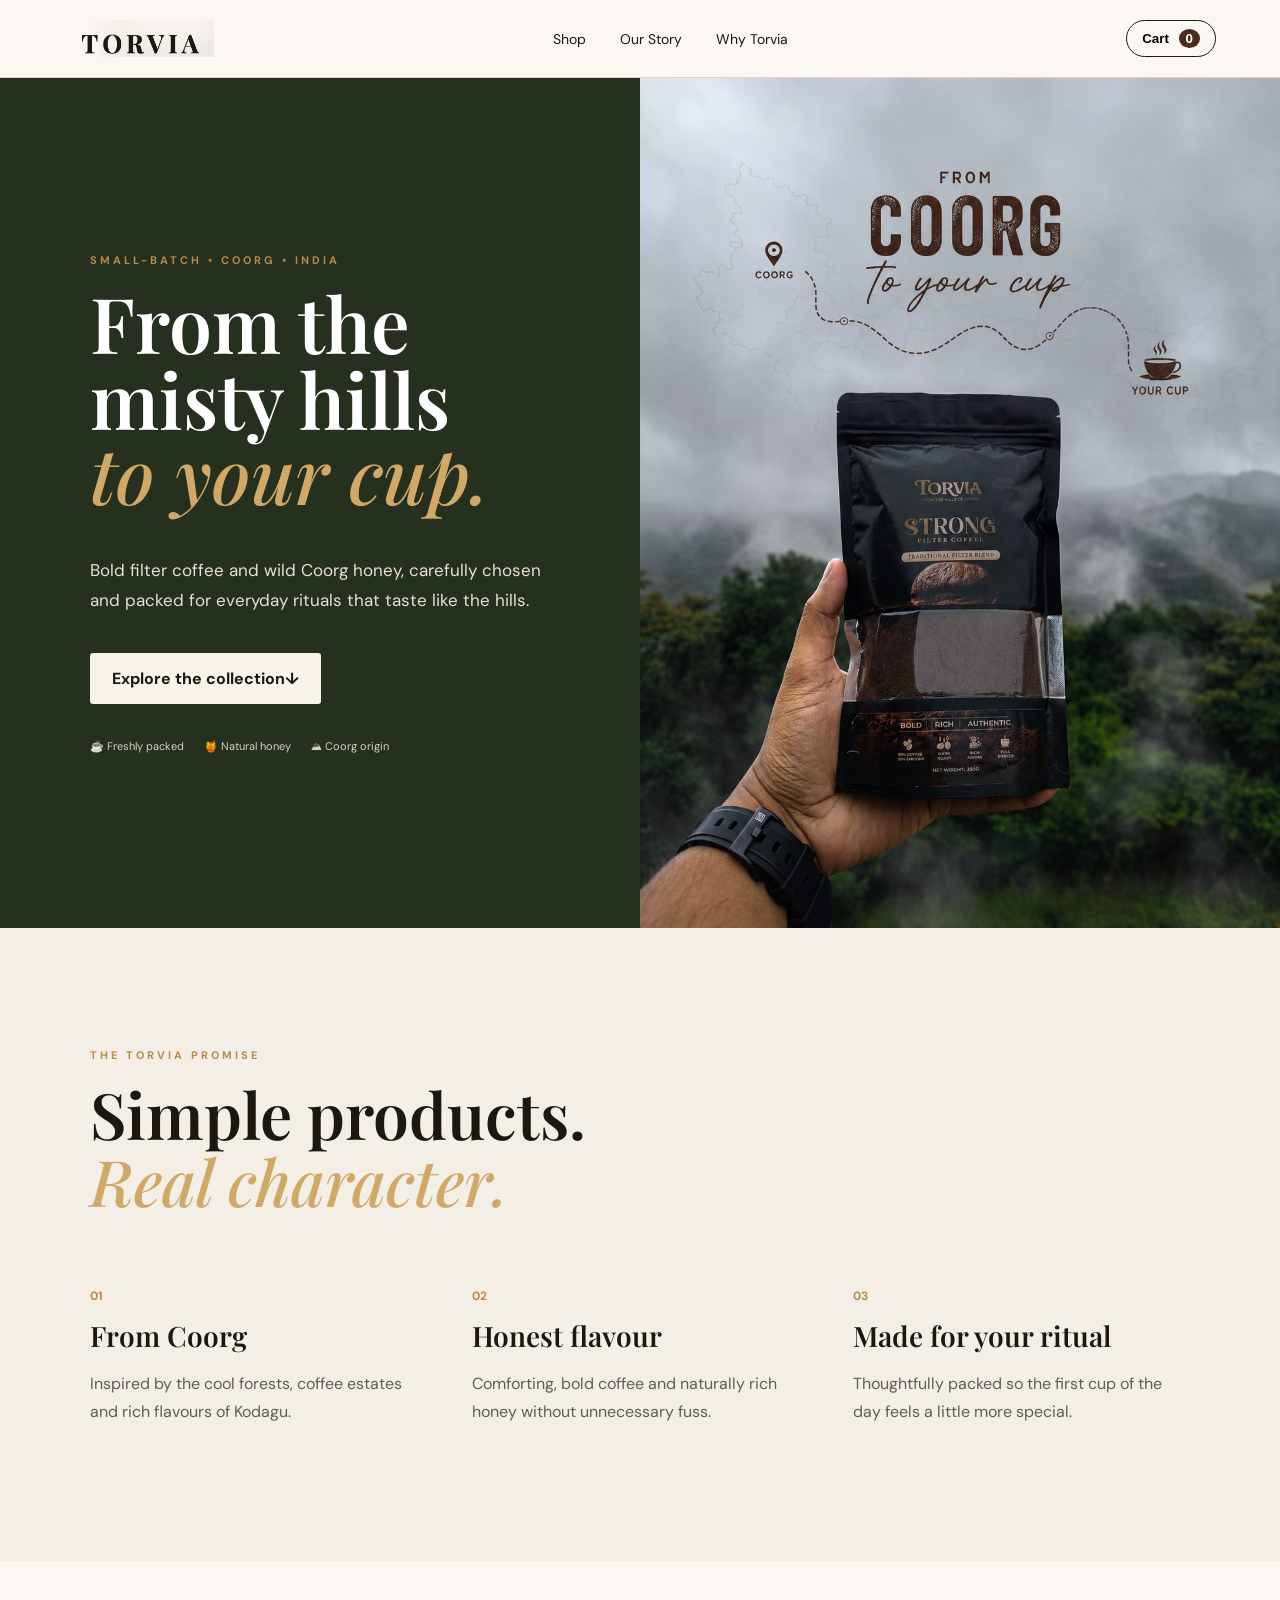
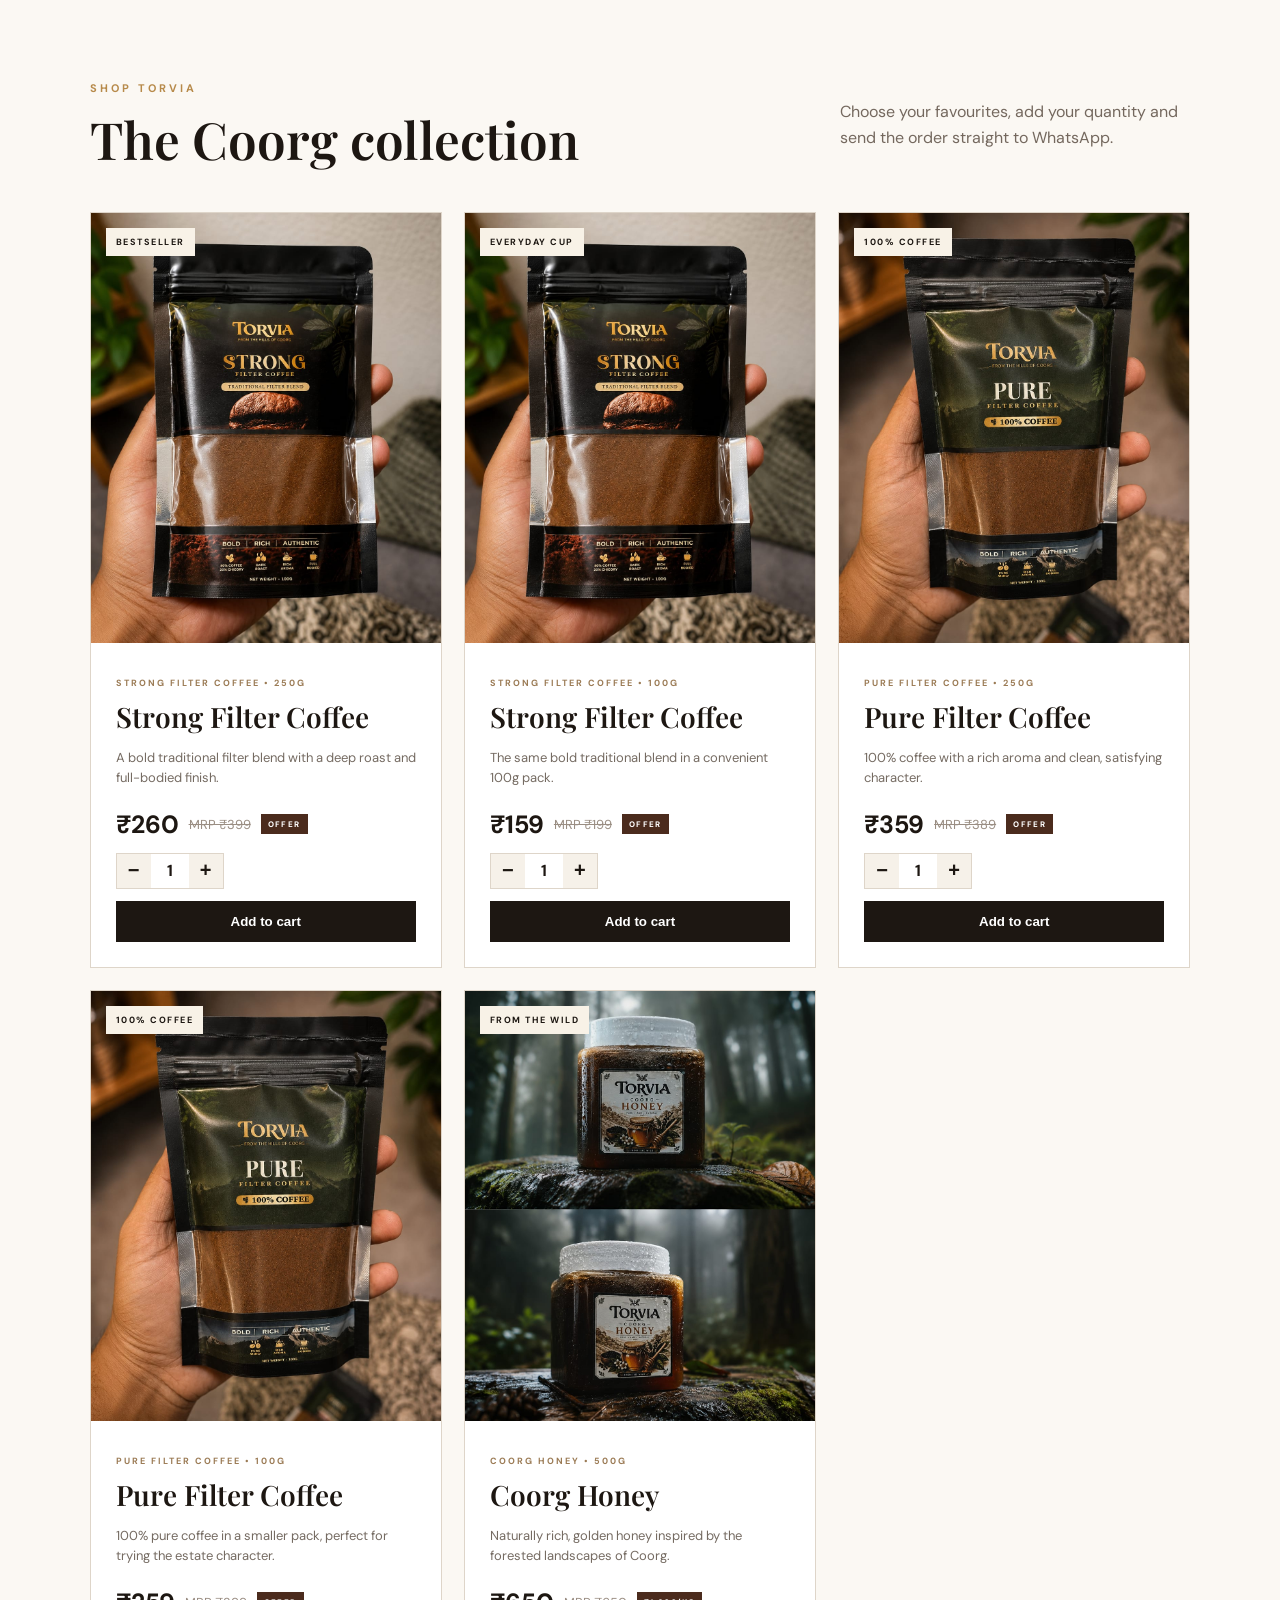
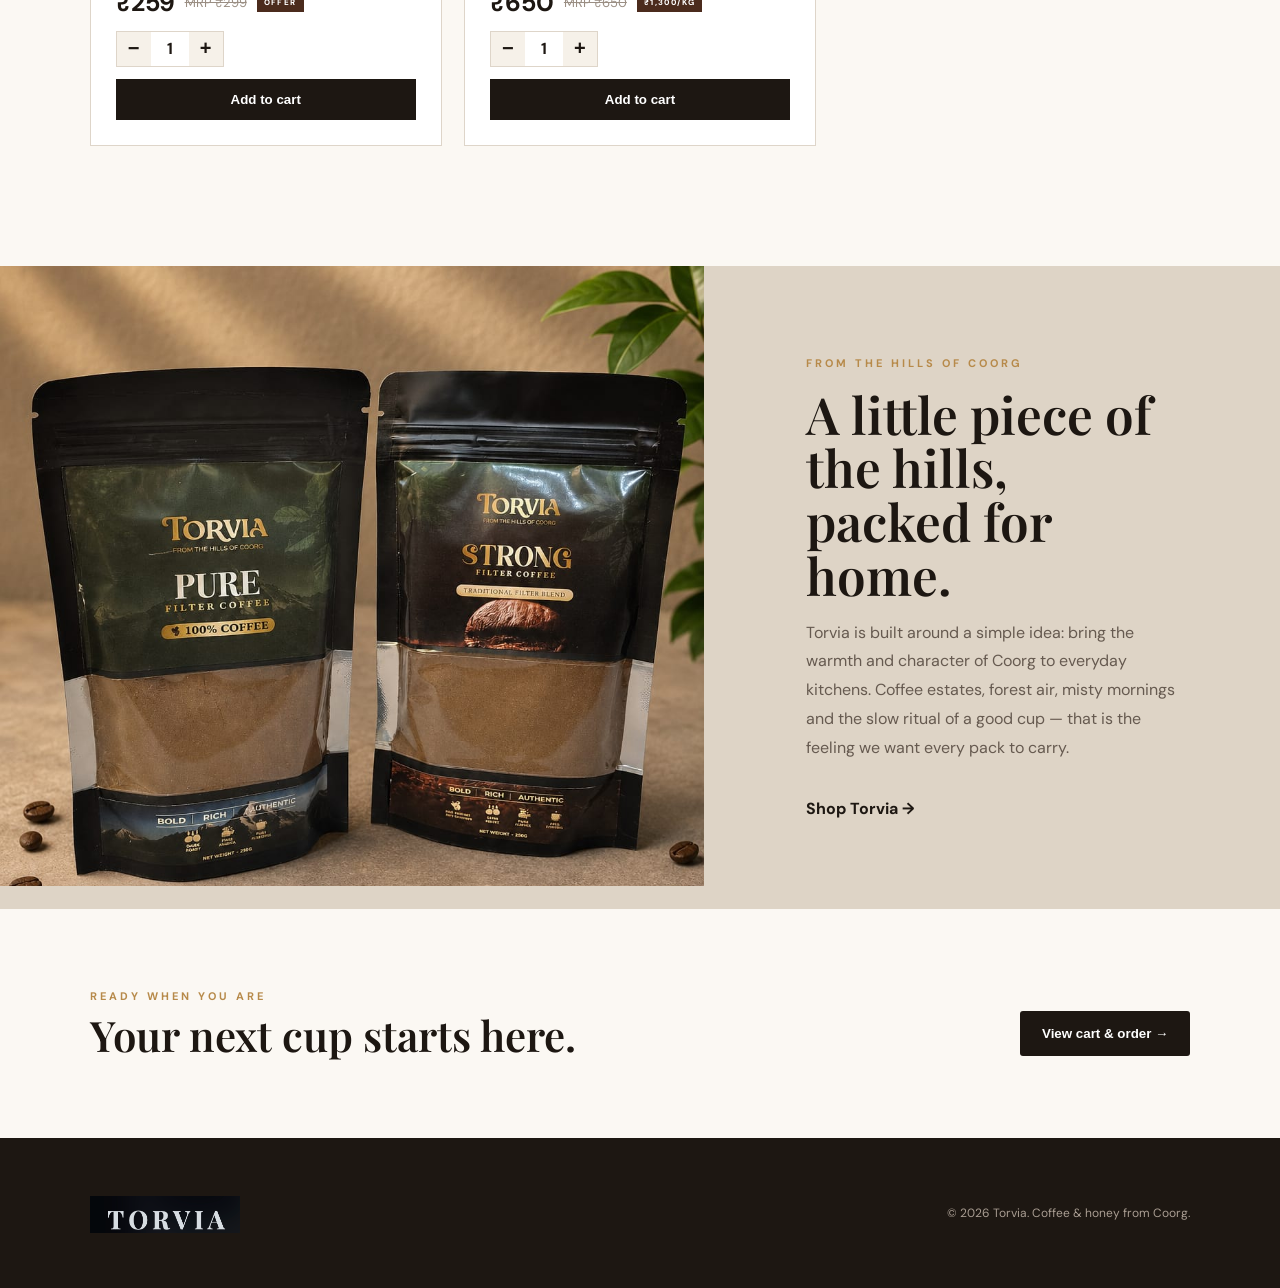
==== torvia_premium_fixed_pricing/index.html @ fa9bcd38 "Add files via upload" ====
<!doctype html><html lang="en"><head><meta charset="utf-8"><meta name="viewport" content="width=device-width,initial-scale=1"><title>TORVIA — From the Hills of Coorg</title><link rel="preconnect" href="https://fonts.googleapis.com"><link rel="preconnect" href="https://fonts.gstatic.com" crossorigin><link href="https://fonts.googleapis.com/css2?family=DM+Sans:wght@400;500;600;700&family=Playfair+Display:wght@500;600;700&display=swap" rel="stylesheet"><link rel="stylesheet" href="style.css"></head><body>
<header class="nav"><a class="brand" href="#top" aria-label="Torvia home"><img src="assets/torvia-logo.png" alt="Torvia"></a><nav><a href="#shop">Shop</a><a href="#story">Our Story</a><a href="#why">Why Torvia</a></nav><button class="cart-btn" id="openCart">Cart <b id="cartCount">0</b></button></header>
<main id="top">
<section class="hero"><div class="hero-copy"><p class="eyebrow">SMALL-BATCH • COORG • INDIA</p><h1>From the misty hills<br><em>to your cup.</em></h1><p class="lead">Bold filter coffee and wild Coorg honey, carefully chosen and packed for everyday rituals that taste like the hills.</p><a class="btn light" href="#shop">Explore the collection <span>↓</span></a><div class="hero-notes"><span>☕ Freshly packed</span><span>🍯 Natural honey</span><span>⛰ Coorg origin</span></div></div><div class="hero-image"><img src="assets/torvia-coorg-hero.jpg" alt="Torvia Strong Filter Coffee in the hills of Coorg"></div></section>
<section class="intro" id="why"><p class="eyebrow">THE TORVIA PROMISE</p><h2>Simple products.<br><em>Real character.</em></h2><div class="promise-grid"><div><strong>01</strong><h3>From Coorg</h3><p>Inspired by the cool forests, coffee estates and rich flavours of Kodagu.</p></div><div><strong>02</strong><h3>Honest flavour</h3><p>Comforting, bold coffee and naturally rich honey without unnecessary fuss.</p></div><div><strong>03</strong><h3>Made for your ritual</h3><p>Thoughtfully packed so the first cup of the day feels a little more special.</p></div></div></section>
<section class="shop" id="shop"><div class="section-head"><div><p class="eyebrow">SHOP TORVIA</p><h2>The Coorg collection</h2></div><p>Choose your favourites, add your quantity and send the order straight to WhatsApp.</p></div><div class="products">
<article class="product"><div class="product-img"><img src="assets/torvia-strong.jpg" alt="Torvia Strong Filter Coffee 250g"><span>BESTSELLER</span></div><div class="product-info"><p class="type">STRONG FILTER COFFEE • 250G</p><h3>Strong Filter Coffee</h3><p class="desc">A bold traditional filter blend with a deep roast and full-bodied finish.</p><div class="price"><strong>₹260</strong><span class="mrp">MRP ₹399</span><span class="offer">OFFER</span></div><div class="buy"><div class="product-qty"><button type="button" data-minus="strong250">−</button><span id="qty-strong250">1</span><button type="button" data-plus="strong250">+</button></div><button data-add data-id="strong250" data-name="Torvia Strong Filter Coffee — 250g" data-price="260" data-mrp="399">Add to cart</button></div></div></article>

<article class="product"><div class="product-img"><img src="assets/torvia-strong.jpg" alt="Torvia Strong Filter Coffee 100g"><span>EVERYDAY CUP</span></div><div class="product-info"><p class="type">STRONG FILTER COFFEE • 100G</p><h3>Strong Filter Coffee</h3><p class="desc">The same bold traditional blend in a convenient 100g pack.</p><div class="price"><strong>₹159</strong><span class="mrp">MRP ₹199</span><span class="offer">OFFER</span></div><div class="buy"><div class="product-qty"><button type="button" data-minus="strong100">−</button><span id="qty-strong100">1</span><button type="button" data-plus="strong100">+</button></div><button data-add data-id="strong100" data-name="Torvia Strong Filter Coffee — 100g" data-price="159" data-mrp="199">Add to cart</button></div></div></article>

<article class="product"><div class="product-img"><img src="assets/torvia-pure.jpg" alt="Torvia Pure Filter Coffee 250g"><span>100% COFFEE</span></div><div class="product-info"><p class="type">PURE FILTER COFFEE • 250G</p><h3>Pure Filter Coffee</h3><p class="desc">100% coffee with a rich aroma and clean, satisfying character.</p><div class="price"><strong>₹359</strong><span class="mrp">MRP ₹389</span><span class="offer">OFFER</span></div><div class="buy"><div class="product-qty"><button type="button" data-minus="pure250">−</button><span id="qty-pure250">1</span><button type="button" data-plus="pure250">+</button></div><button data-add data-id="pure250" data-name="Torvia Pure Filter Coffee — 250g" data-price="359" data-mrp="389">Add to cart</button></div></div></article>

<article class="product"><div class="product-img"><img src="assets/torvia-pure.jpg" alt="Torvia Pure Filter Coffee 100g"><span>100% COFFEE</span></div><div class="product-info"><p class="type">PURE FILTER COFFEE • 100G</p><h3>Pure Filter Coffee</h3><p class="desc">100% pure coffee in a smaller pack, perfect for trying the estate character.</p><div class="price"><strong>₹259</strong><span class="mrp">MRP ₹299</span><span class="offer">OFFER</span></div><div class="buy"><div class="product-qty"><button type="button" data-minus="pure100">−</button><span id="qty-pure100">1</span><button type="button" data-plus="pure100">+</button></div><button data-add data-id="pure100" data-name="Torvia Pure Filter Coffee — 100g" data-price="259" data-mrp="299">Add to cart</button></div></div></article>

<article class="product"><div class="product-img"><img src="assets/torvia-honey.jpg" alt="Torvia Coorg Honey 500g"><span>FROM THE WILD</span></div><div class="product-info"><p class="type">COORG HONEY • 500G</p><h3>Coorg Honey</h3><p class="desc">Naturally rich, golden honey inspired by the forested landscapes of Coorg.</p><div class="price"><strong>₹650</strong><span class="mrp">MRP ₹650</span><span class="offer">₹1,300/KG</span></div><div class="buy"><div class="product-qty"><button type="button" data-minus="honey500">−</button><span id="qty-honey500">1</span><button type="button" data-plus="honey500">+</button></div><button data-add data-id="honey500" data-name="Torvia Coorg Honey — 500g" data-price="650" data-mrp="650">Add to cart</button></div></div></article>
</div></section>
<section class="story" id="story"><div class="story-image"><img src="assets/torvia-coffee-duo.jpg" alt="Torvia coffee collection"></div><div class="story-copy"><p class="eyebrow">FROM THE HILLS OF COORG</p><h2>A little piece of the hills, packed for home.</h2><p>Torvia is built around a simple idea: bring the warmth and character of Coorg to everyday kitchens. Coffee estates, forest air, misty mornings and the slow ritual of a good cup — that is the feeling we want every pack to carry.</p><a href="#shop" class="text-link">Shop Torvia →</a></div></section>
<section class="order-strip"><div><p class="eyebrow">READY WHEN YOU ARE</p><h2>Your next cup starts here.</h2></div><button class="btn dark" id="openCart2">View cart & order →</button></section>
</main>
<footer><div class="brand"><img src="assets/torvia-logo.png" alt="Torvia"></div><p>© 2026 Torvia. Coffee & honey from Coorg.</p></footer>
<div class="overlay" id="overlay"></div><aside class="cart" id="cart"><div class="cart-head"><div><p class="eyebrow">YOUR ORDER</p><h2>Cart</h2></div><button id="closeCart">×</button></div><div class="cart-items" id="cartItems"><div class="empty">Your cart is waiting for something from Coorg.</div></div><div class="checkout"><div class="total"><span>Offer Total</span><strong id="cartTotal">₹0</strong></div><div class="saving" id="cartSaving"></div><div class="fields"><input id="customerName" placeholder="Full name"><input id="phone" placeholder="Mobile number" inputmode="numeric"><textarea id="address" placeholder="Full delivery address"></textarea><div class="two"><input id="city" placeholder="City"><input id="pincode" placeholder="PIN code" inputmode="numeric"></div><textarea id="notes" placeholder="Order notes (optional)"></textarea></div><button class="whatsapp" id="whatsapp">Send order on WhatsApp <span>↗</span></button><small class="fine">You will review the order with Torvia on WhatsApp before payment.</small></div></aside>
<script src="script.js"></script></body></html>
---- torvia_premium_fixed_pricing/style.css ----
:root{--ink:#1d1712;--brown:#4b2b1d;--gold:#b78a4a;--cream:#f3eee6;--paper:#fbf8f3;--line:#ded5c9}*{box-sizing:border-box}html{scroll-behavior:smooth}body{margin:0;background:var(--paper);color:var(--ink);font-family:'DM Sans',sans-serif}.nav{height:78px;padding:0 5vw;display:flex;align-items:center;justify-content:space-between;border-bottom:1px solid var(--line);background:rgba(251,248,243,.92);backdrop-filter:blur(14px);position:sticky;top:0;z-index:20}.brand{color:var(--ink);text-decoration:none;display:flex;flex-direction:column;line-height:1}.brand span{font-family:'Playfair Display',serif;font-weight:700;font-size:25px;letter-spacing:4px}.brand small{font-size:8px;letter-spacing:2px;margin-top:6px;color:#75675c}.nav nav{display:flex;gap:34px}.nav nav a{color:var(--ink);text-decoration:none;font-size:14px}.cart-btn{border:1px solid var(--ink);background:transparent;border-radius:99px;padding:10px 15px;font-weight:600}.cart-btn b{background:var(--brown);color:white;border-radius:50%;padding:2px 7px;margin-left:6px}.hero{min-height:690px;background:#26301e;display:grid;grid-template-columns:1fr 1fr;color:#fff}.hero-copy{padding:90px 7vw;display:flex;flex-direction:column;justify-content:center}.eyebrow{font-size:11px;letter-spacing:3px;font-weight:700;color:var(--gold);margin:0 0 18px}.hero h1{font:600 clamp(50px,6vw,88px)/.98 'Playfair Display',serif;margin:0 0 28px}.hero h1 em,.intro h2 em{font-weight:500;color:#d2a866}.lead{max-width:550px;font-size:17px;line-height:1.75;color:#e7e0d7}.btn{display:inline-flex;align-items:center;justify-content:space-between;width:max-content;text-decoration:none;padding:15px 22px;border-radius:3px;font-weight:700;margin-top:20px}.light{background:#f7f2ea;color:var(--ink)}.dark{background:var(--ink);color:white;border:0}.hero-notes{display:flex;gap:20px;margin-top:35px;font-size:11px;color:#d8d0c5;flex-wrap:wrap}.hero-image{min-height:690px}.hero-image img{width:100%;height:100%;object-fit:cover;display:block}.intro{padding:120px 7vw;background:var(--cream)}.intro h2{font:600 clamp(40px,5vw,70px)/1.05 'Playfair Display',serif;margin:0 0 70px}.promise-grid{display:grid;grid-template-columns:repeat(3,1fr);gap:45px}.promise-grid strong{font-size:12px;color:var(--gold)}.promise-grid h3{font:600 28px 'Playfair Display',serif;margin:12px 0}.promise-grid p{color:#665b52;line-height:1.7;max-width:330px}.shop{padding:120px 7vw}.section-head{display:flex;justify-content:space-between;align-items:end;margin-bottom:45px}.section-head h2,.story h2,.order-strip h2{font:600 clamp(40px,4vw,60px)/1.05 'Playfair Display',serif;margin:0}.section-head>p{max-width:350px;color:#74685e;line-height:1.6}.products{display:grid;grid-template-columns:repeat(3,1fr);gap:22px}.product{background:#fff;border:1px solid var(--line)}.product-img{height:430px;position:relative;overflow:hidden;background:#e9e1d5}.product-img img{width:100%;height:100%;object-fit:cover;transition:.5s}.product:hover .product-img img{transform:scale(1.04)}.product-img span{position:absolute;left:15px;top:15px;background:#f8f2e7;padding:8px 10px;font-size:9px;letter-spacing:1.5px;font-weight:700}.product-info{padding:25px}.type{font-size:9px;letter-spacing:2px;color:#9b7b55;font-weight:700}.product h3{font:600 28px 'Playfair Display',serif;margin:8px 0}.desc{font-size:13px;color:#756b62;line-height:1.6;min-height:42px}.buy{display:flex;align-items:center;justify-content:space-between;margin-top:24px}.buy strong{font-size:20px}.buy button{background:var(--ink);color:white;border:0;padding:11px 15px;font-weight:600;cursor:pointer}.story{background:#ded4c6;display:grid;grid-template-columns:1.1fr .9fr}.story-image{height:620px}.story-image img{width:100%;height:100%;object-fit:cover}.story-copy{padding:90px 8vw;display:flex;flex-direction:column;justify-content:center}.story-copy p:not(.eyebrow){color:#665a50;line-height:1.8}.text-link{color:var(--ink);font-weight:700;text-decoration:none;margin-top:20px}.order-strip{padding:80px 7vw;display:flex;justify-content:space-between;align-items:center}.order-strip h2{font-size:42px}.order-strip .btn{cursor:pointer}.order-strip .eyebrow{margin-bottom:10px}footer{background:var(--ink);color:#d9d0c7;padding:55px 7vw;display:flex;justify-content:space-between;align-items:end}footer .brand span{color:white}footer p{font-size:12px;color:#a99d92}.overlay{position:fixed;inset:0;background:rgba(20,15,11,.45);opacity:0;pointer-events:none;transition:.3s;z-index:30}.overlay.show{opacity:1;pointer-events:auto}.cart{position:fixed;right:0;top:0;width:min(470px,100%);height:100vh;background:var(--paper);z-index:31;transform:translateX(100%);transition:.35s;display:flex;flex-direction:column}.cart.show{transform:translateX(0)}.cart-head{padding:30px;border-bottom:1px solid var(--line);display:flex;justify-content:space-between}.cart-head h2{font:600 36px 'Playfair Display',serif;margin:0}.cart-head button{border:0;background:none;font-size:30px;cursor:pointer}.cart-items{padding:25px 30px;overflow:auto;flex:1}.empty{color:#8b7e72;padding:35px 0;text-align:center}.cart-row{display:grid;grid-template-columns:70px 1fr auto;gap:14px;align-items:center;border-bottom:1px solid var(--line);padding:15px 0}.cart-row img{width:70px;height:75px;object-fit:cover}.cart-row h4{margin:0 0 5px;font:600 18px 'Playfair Display',serif}.qty{display:flex;align-items:center;gap:8px}.qty button{border:1px solid var(--line);background:white;width:25px;height:25px}.checkout{padding:25px 30px;border-top:1px solid var(--line)}.total{display:flex;justify-content:space-between;font-size:20px;margin-bottom:18px}.fields{display:grid;gap:9px}.fields input,.fields textarea{width:100%;padding:12px;border:1px solid var(--line);background:white;font:14px 'DM Sans';border-radius:2px}.fields textarea{min-height:70px;resize:vertical}.two{display:grid;grid-template-columns:1fr 1fr;gap:9px}.whatsapp{width:100%;border:0;background:#1f6b43;color:#fff;padding:15px;font-weight:700;margin-top:12px;cursor:pointer}.fine{display:block;color:#8b7e72;font-size:10px;line-height:1.5;margin-top:9px}@media(max-width:850px){.nav nav{display:none}.hero,.story{grid-template-columns:1fr}.hero-image{min-height:520px;order:-1}.hero-copy{padding:65px 7vw}.promise-grid,.products{grid-template-columns:1fr}.section-head{display:block}.product-img{height:460px}.story-image{height:460px}.order-strip,footer{display:block}.order-strip .btn{margin-top:25px}footer p{margin-top:30px}}

/* Torvia logo + product quantity controls */
.brand img{display:block;width:150px;height:auto;object-fit:contain}
footer .brand img{filter:invert(1);opacity:.95}
.product-info .buy{display:flex;flex-direction:column;align-items:stretch;gap:12px}
.product-actions{display:flex;align-items:center;justify-content:space-between}
.product-qty{display:flex;align-items:center;border:1px solid var(--line);background:#fff}
.product-qty button{width:34px;height:34px;padding:0!important;border:0!important;background:#f6f1e9!important;color:var(--ink)!important;font-size:20px;cursor:pointer}
.product-qty span{width:38px;text-align:center;font-weight:700}
.product-info .buy > button{width:100%;padding:13px 15px}
@media(max-width:800px){
 .nav{height:70px;padding:0 20px}.brand img{width:125px}.nav nav{display:none}
 .hero{grid-template-columns:1fr}.hero-copy{padding:70px 24px}.hero-image{min-height:460px}
 .promise-grid,.products{grid-template-columns:1fr}.intro,.shop{padding:80px 24px}.section-head{display:block}
 .section-head>p{margin-top:18px}.story{grid-template-columns:1fr}.story-image{height:430px}.story-copy{padding:65px 24px}
 .order-strip{padding:60px 24px;display:block}.order-strip .btn{margin-top:25px}
 footer{padding:45px 24px;display:block}.cart{width:100%}
}

/* Premium pricing + offer treatment */
.price{display:flex;align-items:center;gap:10px;margin-top:18px;min-height:30px}
.price strong{font-size:24px;color:var(--ink)}
.price .mrp{text-decoration:line-through;color:#9a8e83;font-size:13px}
.price .offer{font-size:8px;letter-spacing:1.4px;font-weight:800;color:#fff;background:var(--brown);padding:5px 7px}
.product-info .buy{margin-top:12px}
.product-info .buy .product-qty{align-self:flex-start}
@media(min-width:851px){.products{grid-template-columns:repeat(3,1fr)}}
.cart-price-line{display:flex;align-items:center;gap:8px;margin:2px 0 7px;font-size:12px}.cart-price-line s{color:#9a8e83}.checkout .saving{color:#1f6b43;font-size:12px;margin-top:-10px;margin-bottom:12px;font-weight:700}.price strong{font-size:25px}.price .mrp{font-size:13px}.price .offer{font-size:8px;white-space:nowrap}
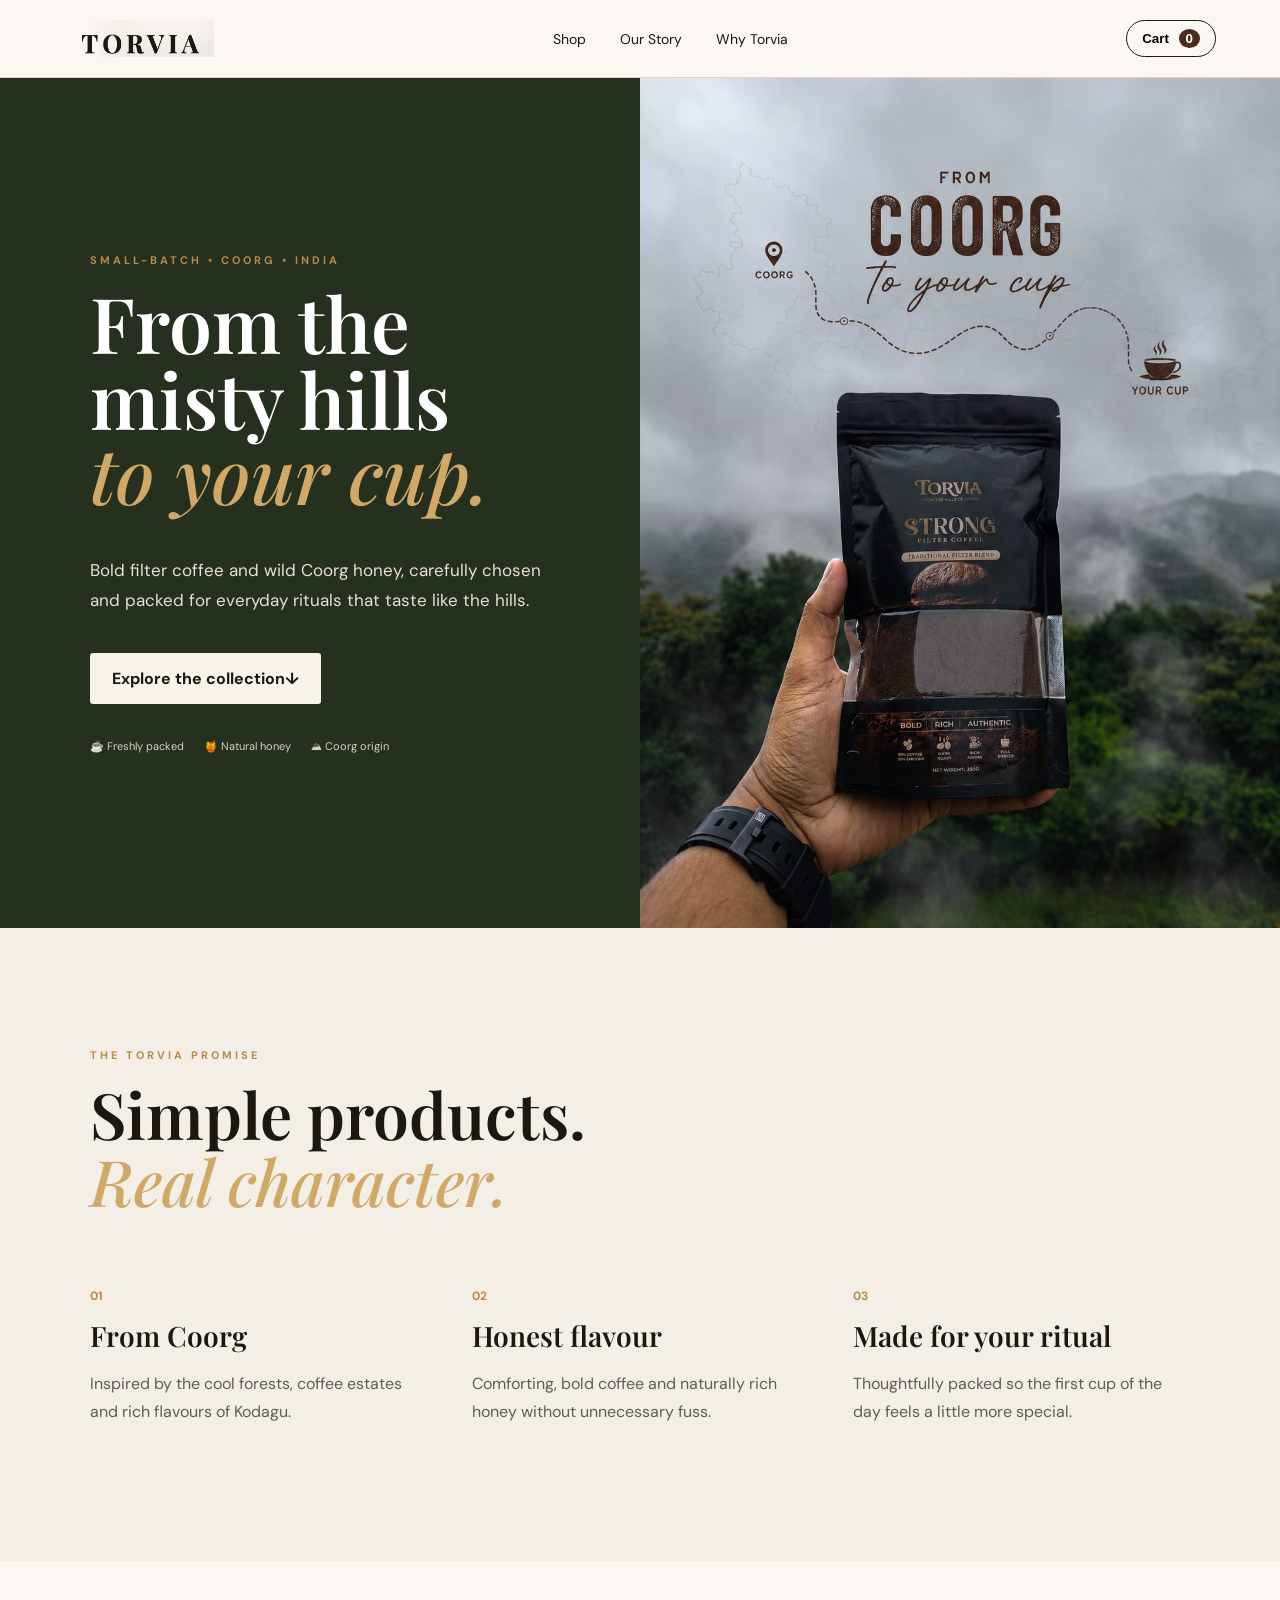
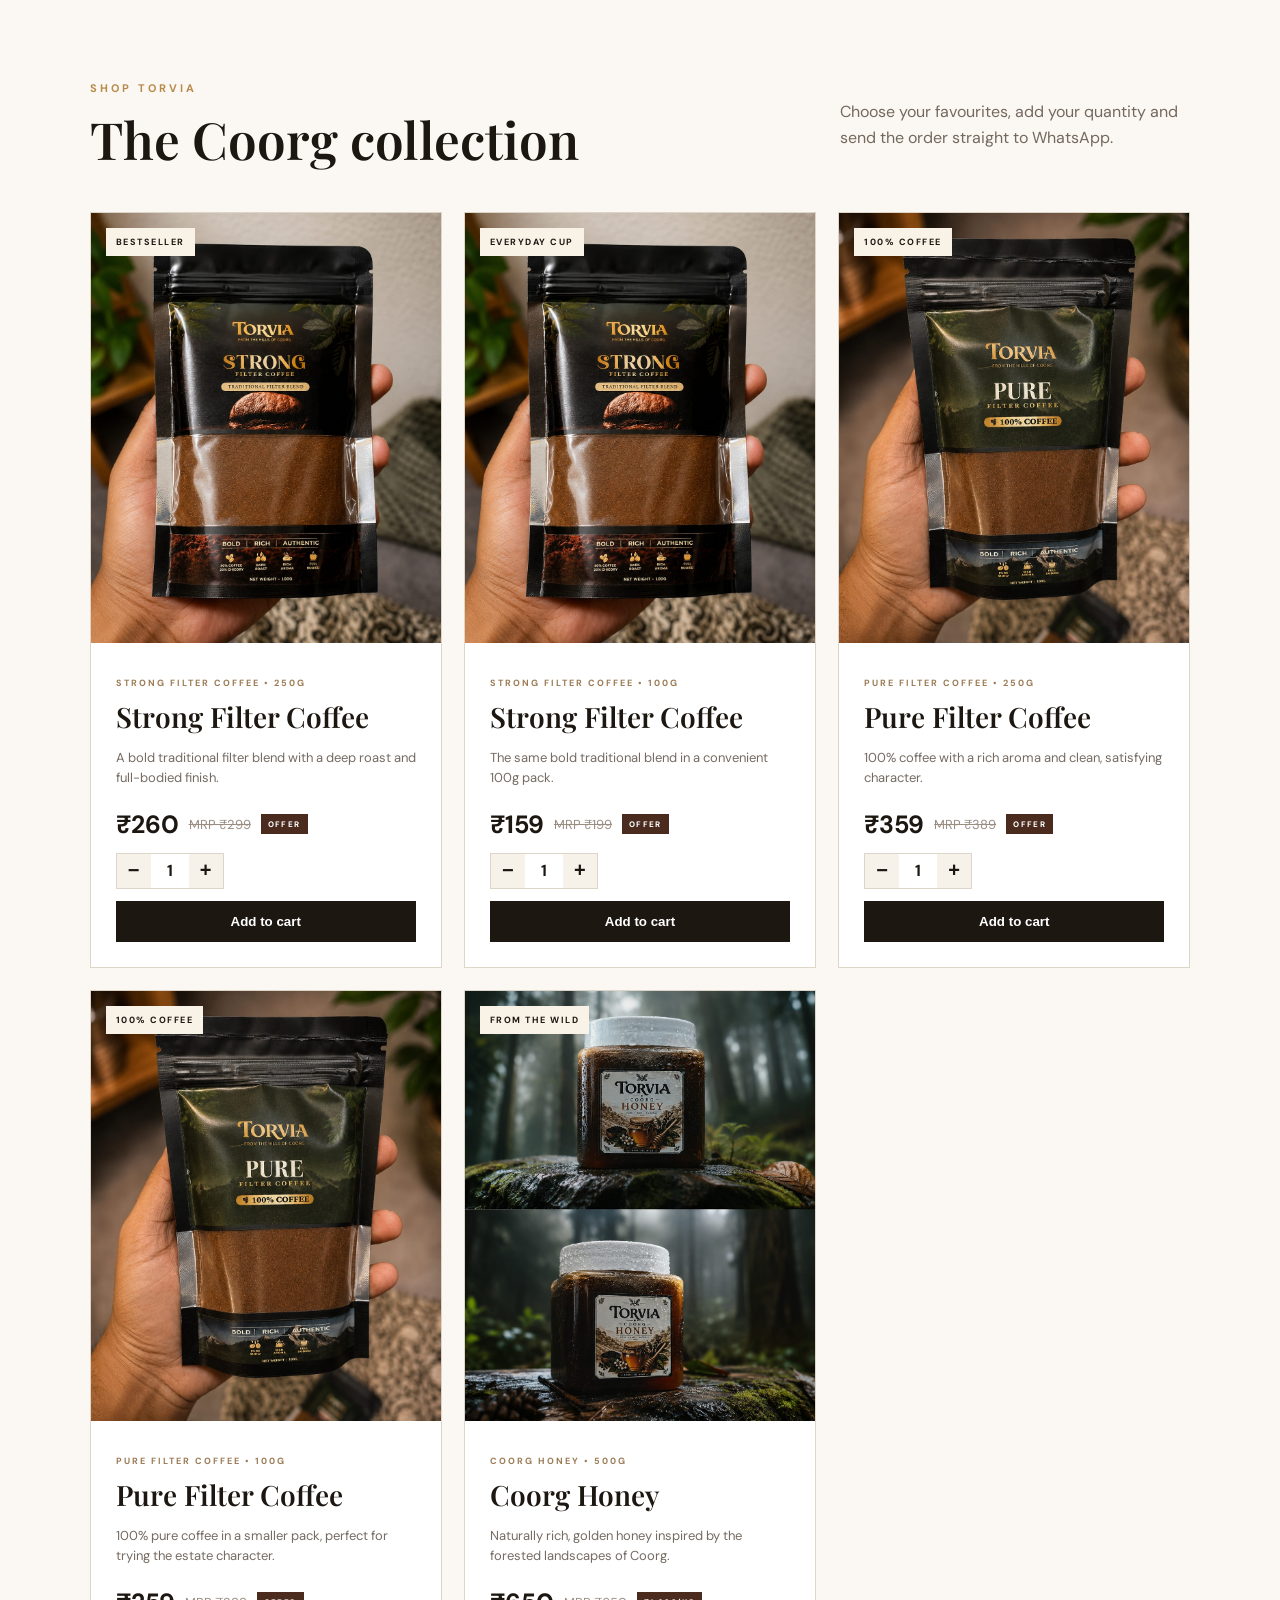
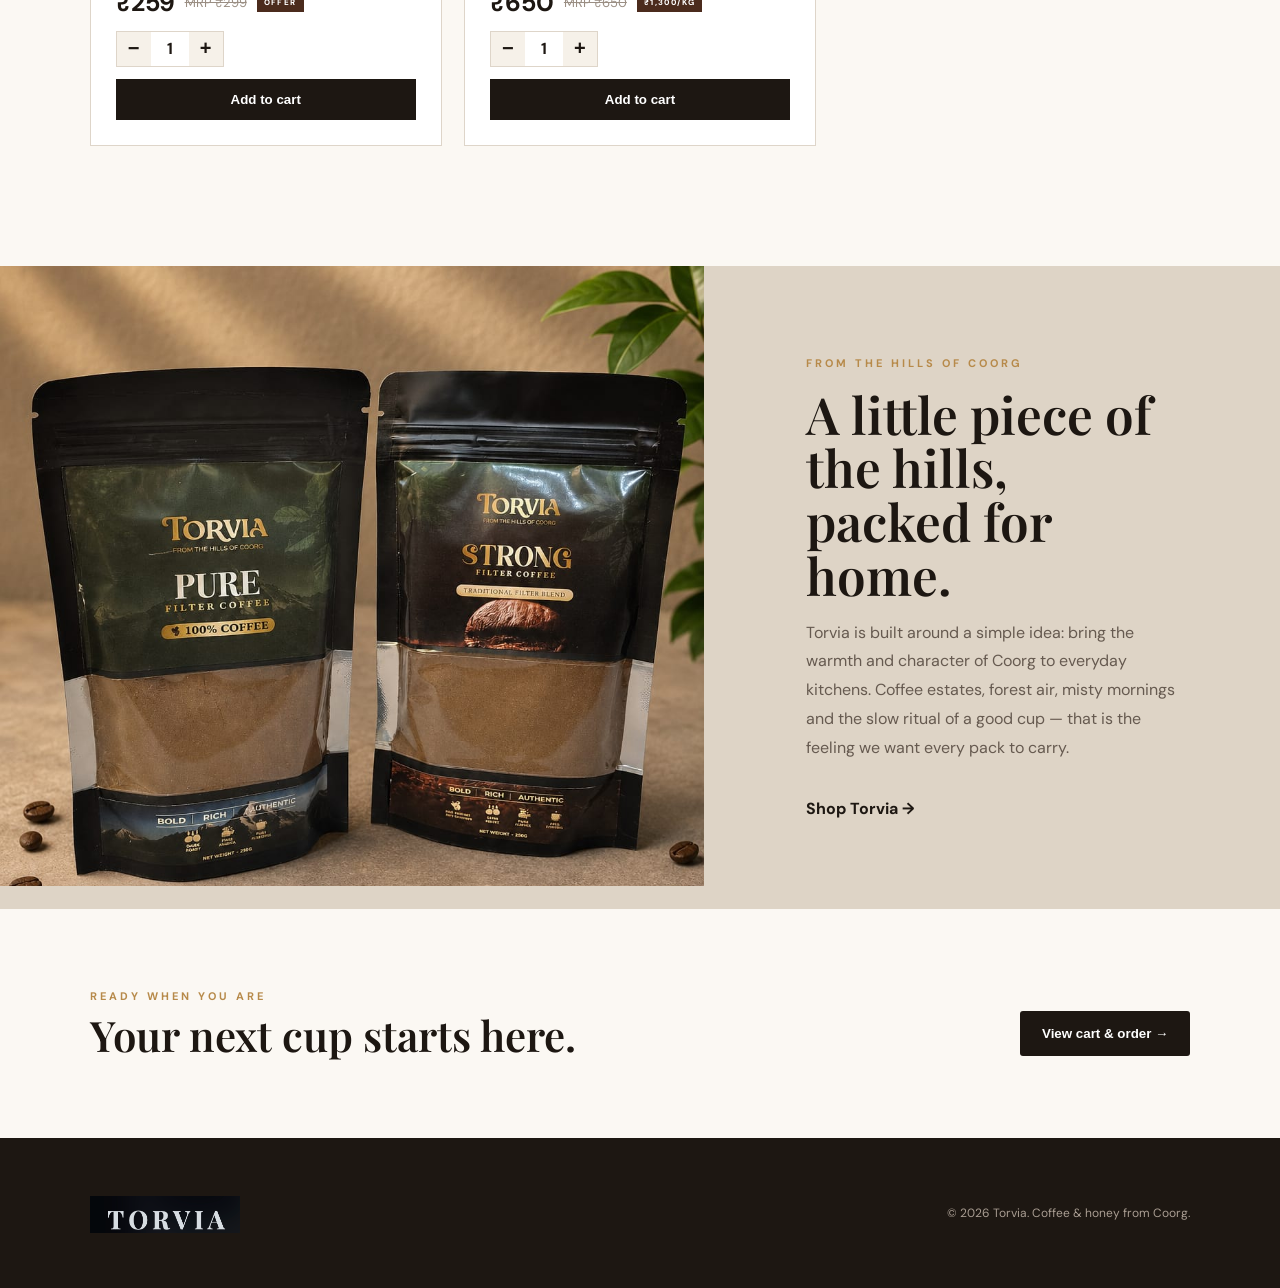
==== commit 0ab0fd1d: "Update index.html" ====
--- a/torvia_premium_fixed_pricing/index.html
+++ b/torvia_premium_fixed_pricing/index.html
@@ -4,7 +4,7 @@
 <section class="hero"><div class="hero-copy"><p class="eyebrow">SMALL-BATCH • COORG • INDIA</p><h1>From the misty hills<br><em>to your cup.</em></h1><p class="lead">Bold filter coffee and wild Coorg honey, carefully chosen and packed for everyday rituals that taste like the hills.</p><a class="btn light" href="#shop">Explore the collection <span>↓</span></a><div class="hero-notes"><span>☕ Freshly packed</span><span>🍯 Natural honey</span><span>⛰ Coorg origin</span></div></div><div class="hero-image"><img src="assets/torvia-coorg-hero.jpg" alt="Torvia Strong Filter Coffee in the hills of Coorg"></div></section>
 <section class="intro" id="why"><p class="eyebrow">THE TORVIA PROMISE</p><h2>Simple products.<br><em>Real character.</em></h2><div class="promise-grid"><div><strong>01</strong><h3>From Coorg</h3><p>Inspired by the cool forests, coffee estates and rich flavours of Kodagu.</p></div><div><strong>02</strong><h3>Honest flavour</h3><p>Comforting, bold coffee and naturally rich honey without unnecessary fuss.</p></div><div><strong>03</strong><h3>Made for your ritual</h3><p>Thoughtfully packed so the first cup of the day feels a little more special.</p></div></div></section>
 <section class="shop" id="shop"><div class="section-head"><div><p class="eyebrow">SHOP TORVIA</p><h2>The Coorg collection</h2></div><p>Choose your favourites, add your quantity and send the order straight to WhatsApp.</p></div><div class="products">
-<article class="product"><div class="product-img"><img src="assets/torvia-strong.jpg" alt="Torvia Strong Filter Coffee 250g"><span>BESTSELLER</span></div><div class="product-info"><p class="type">STRONG FILTER COFFEE • 250G</p><h3>Strong Filter Coffee</h3><p class="desc">A bold traditional filter blend with a deep roast and full-bodied finish.</p><div class="price"><strong>₹260</strong><span class="mrp">MRP ₹399</span><span class="offer">OFFER</span></div><div class="buy"><div class="product-qty"><button type="button" data-minus="strong250">−</button><span id="qty-strong250">1</span><button type="button" data-plus="strong250">+</button></div><button data-add data-id="strong250" data-name="Torvia Strong Filter Coffee — 250g" data-price="260" data-mrp="399">Add to cart</button></div></div></article>
+<article class="product"><div class="product-img"><img src="assets/torvia-strong.jpg" alt="Torvia Strong Filter Coffee 250g"><span>BESTSELLER</span></div><div class="product-info"><p class="type">STRONG FILTER COFFEE • 250G</p><h3>Strong Filter Coffee</h3><p class="desc">A bold traditional filter blend with a deep roast and full-bodied finish.</p><div class="price"><strong>₹260</strong><span class="mrp">MRP ₹299</span><span class="offer">OFFER</span></div><div class="buy"><div class="product-qty"><button type="button" data-minus="strong250">−</button><span id="qty-strong250">1</span><button type="button" data-plus="strong250">+</button></div><button data-add data-id="strong250" data-name="Torvia Strong Filter Coffee — 250g" data-price="260" data-mrp="399">Add to cart</button></div></div></article>
 
 <article class="product"><div class="product-img"><img src="assets/torvia-strong.jpg" alt="Torvia Strong Filter Coffee 100g"><span>EVERYDAY CUP</span></div><div class="product-info"><p class="type">STRONG FILTER COFFEE • 100G</p><h3>Strong Filter Coffee</h3><p class="desc">The same bold traditional blend in a convenient 100g pack.</p><div class="price"><strong>₹159</strong><span class="mrp">MRP ₹199</span><span class="offer">OFFER</span></div><div class="buy"><div class="product-qty"><button type="button" data-minus="strong100">−</button><span id="qty-strong100">1</span><button type="button" data-plus="strong100">+</button></div><button data-add data-id="strong100" data-name="Torvia Strong Filter Coffee — 100g" data-price="159" data-mrp="199">Add to cart</button></div></div></article>
 
@@ -12,7 +12,7 @@
 
 <article class="product"><div class="product-img"><img src="assets/torvia-pure.jpg" alt="Torvia Pure Filter Coffee 100g"><span>100% COFFEE</span></div><div class="product-info"><p class="type">PURE FILTER COFFEE • 100G</p><h3>Pure Filter Coffee</h3><p class="desc">100% pure coffee in a smaller pack, perfect for trying the estate character.</p><div class="price"><strong>₹259</strong><span class="mrp">MRP ₹299</span><span class="offer">OFFER</span></div><div class="buy"><div class="product-qty"><button type="button" data-minus="pure100">−</button><span id="qty-pure100">1</span><button type="button" data-plus="pure100">+</button></div><button data-add data-id="pure100" data-name="Torvia Pure Filter Coffee — 100g" data-price="259" data-mrp="299">Add to cart</button></div></div></article>
 
-<article class="product"><div class="product-img"><img src="assets/torvia-honey.jpg" alt="Torvia Coorg Honey 500g"><span>FROM THE WILD</span></div><div class="product-info"><p class="type">COORG HONEY • 500G</p><h3>Coorg Honey</h3><p class="desc">Naturally rich, golden honey inspired by the forested landscapes of Coorg.</p><div class="price"><strong>₹650</strong><span class="mrp">MRP ₹650</span><span class="offer">₹1,300/KG</span></div><div class="buy"><div class="product-qty"><button type="button" data-minus="honey500">−</button><span id="qty-honey500">1</span><button type="button" data-plus="honey500">+</button></div><button data-add data-id="honey500" data-name="Torvia Coorg Honey — 500g" data-price="650" data-mrp="650">Add to cart</button></div></div></article>
+<article class="product"><div class="product-img"><img src="assets/torvia-honey.jpg" alt="Torvia Coorg Honey 500g"><span>FROM THE WILD</span></div><div class="product-info"><p class="type">COORG HONEY • 500G</p><h3>Coorg Honey</h3><p class="desc">Naturally rich, golden honey inspired by the forested landscapes of Coorg.</p><div class="price"><strong>₹650</strong><span class="mrp">MRP ₹650</span><span class="offer">₹1,300/KG</span></div><div class="buy"><div class="product-qty"><button type="button" data-minus="honey500">−</button><span id="qty-honey500">1</span><button type="button" data-plus="honey500">+</button></div><button data-add data-id="honey500" data-name="Torvia Coorg Honey — 500g" data-price="1300" data-mrp="1500">Add to cart</button></div></div></article>
 </div></section>
 <section class="story" id="story"><div class="story-image"><img src="assets/torvia-coffee-duo.jpg" alt="Torvia coffee collection"></div><div class="story-copy"><p class="eyebrow">FROM THE HILLS OF COORG</p><h2>A little piece of the hills, packed for home.</h2><p>Torvia is built around a simple idea: bring the warmth and character of Coorg to everyday kitchens. Coffee estates, forest air, misty mornings and the slow ritual of a good cup — that is the feeling we want every pack to carry.</p><a href="#shop" class="text-link">Shop Torvia →</a></div></section>
 <section class="order-strip"><div><p class="eyebrow">READY WHEN YOU ARE</p><h2>Your next cup starts here.</h2></div><button class="btn dark" id="openCart2">View cart & order →</button></section>
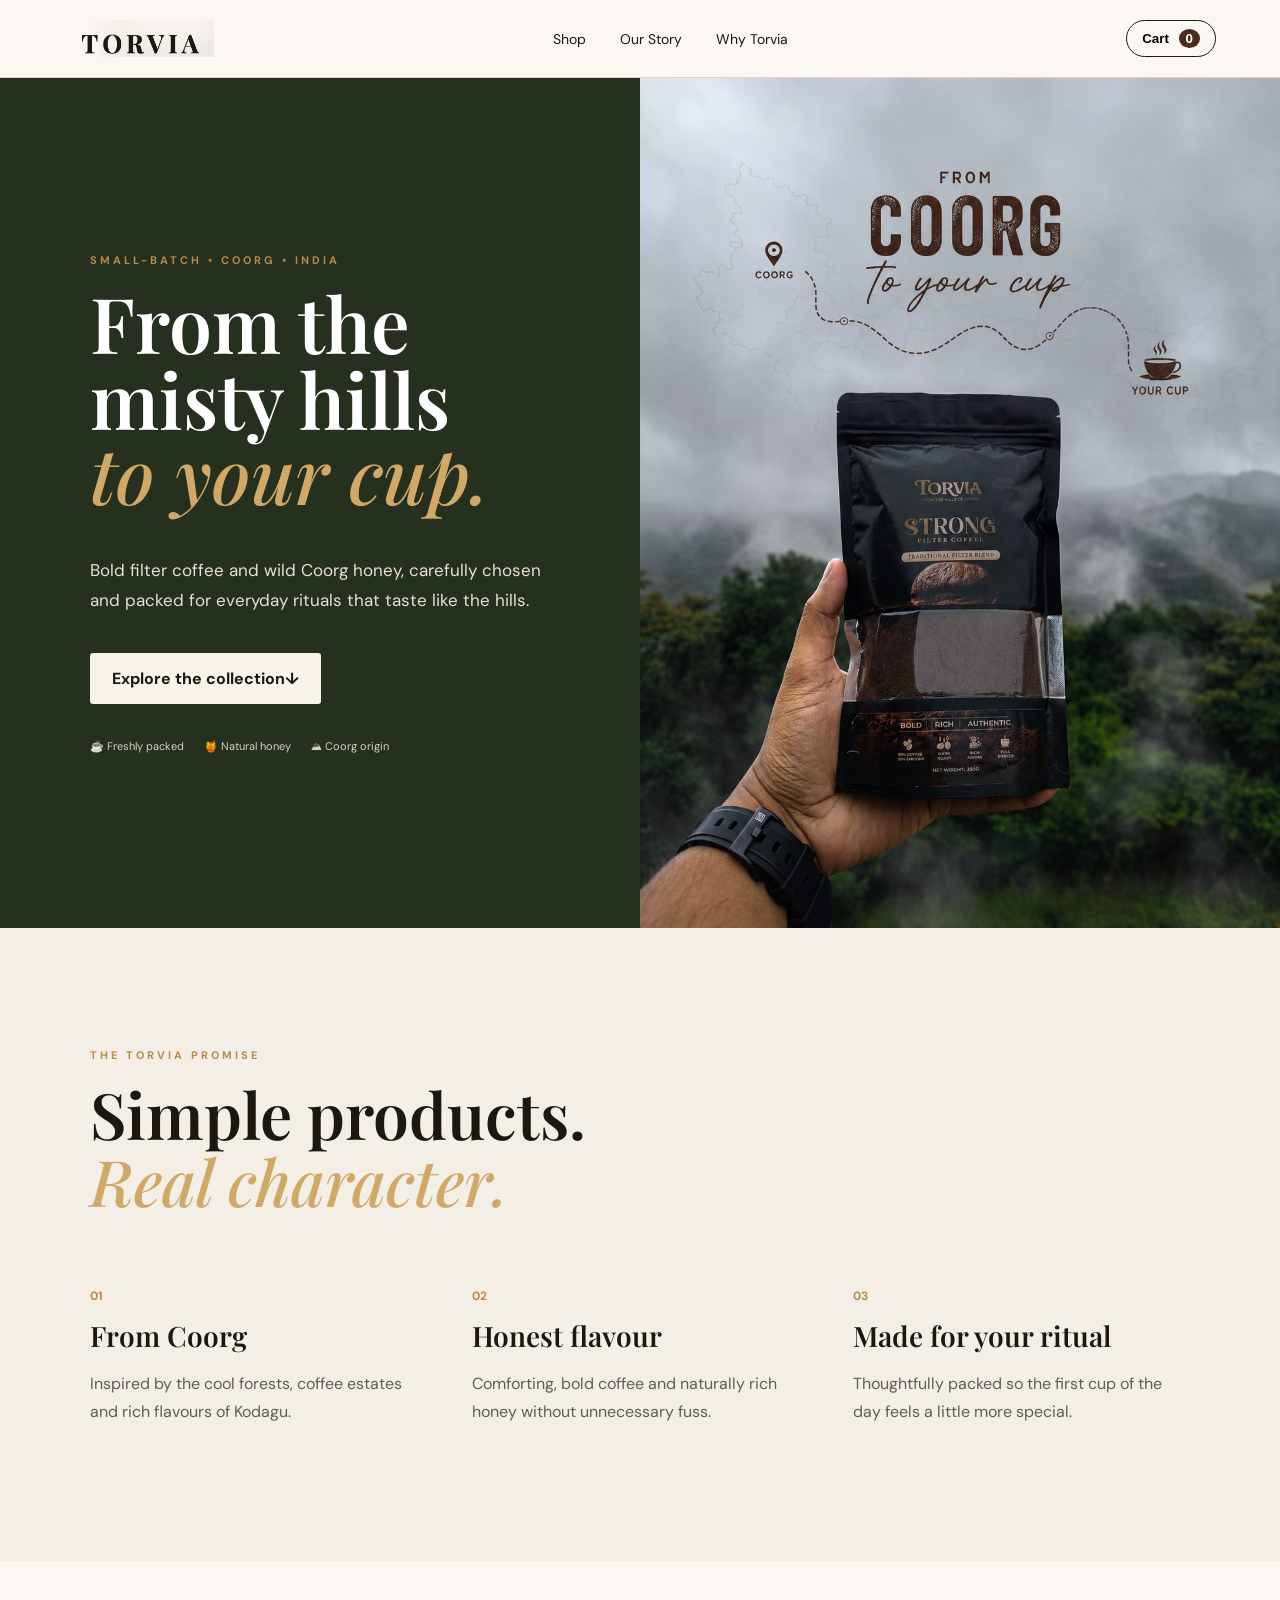
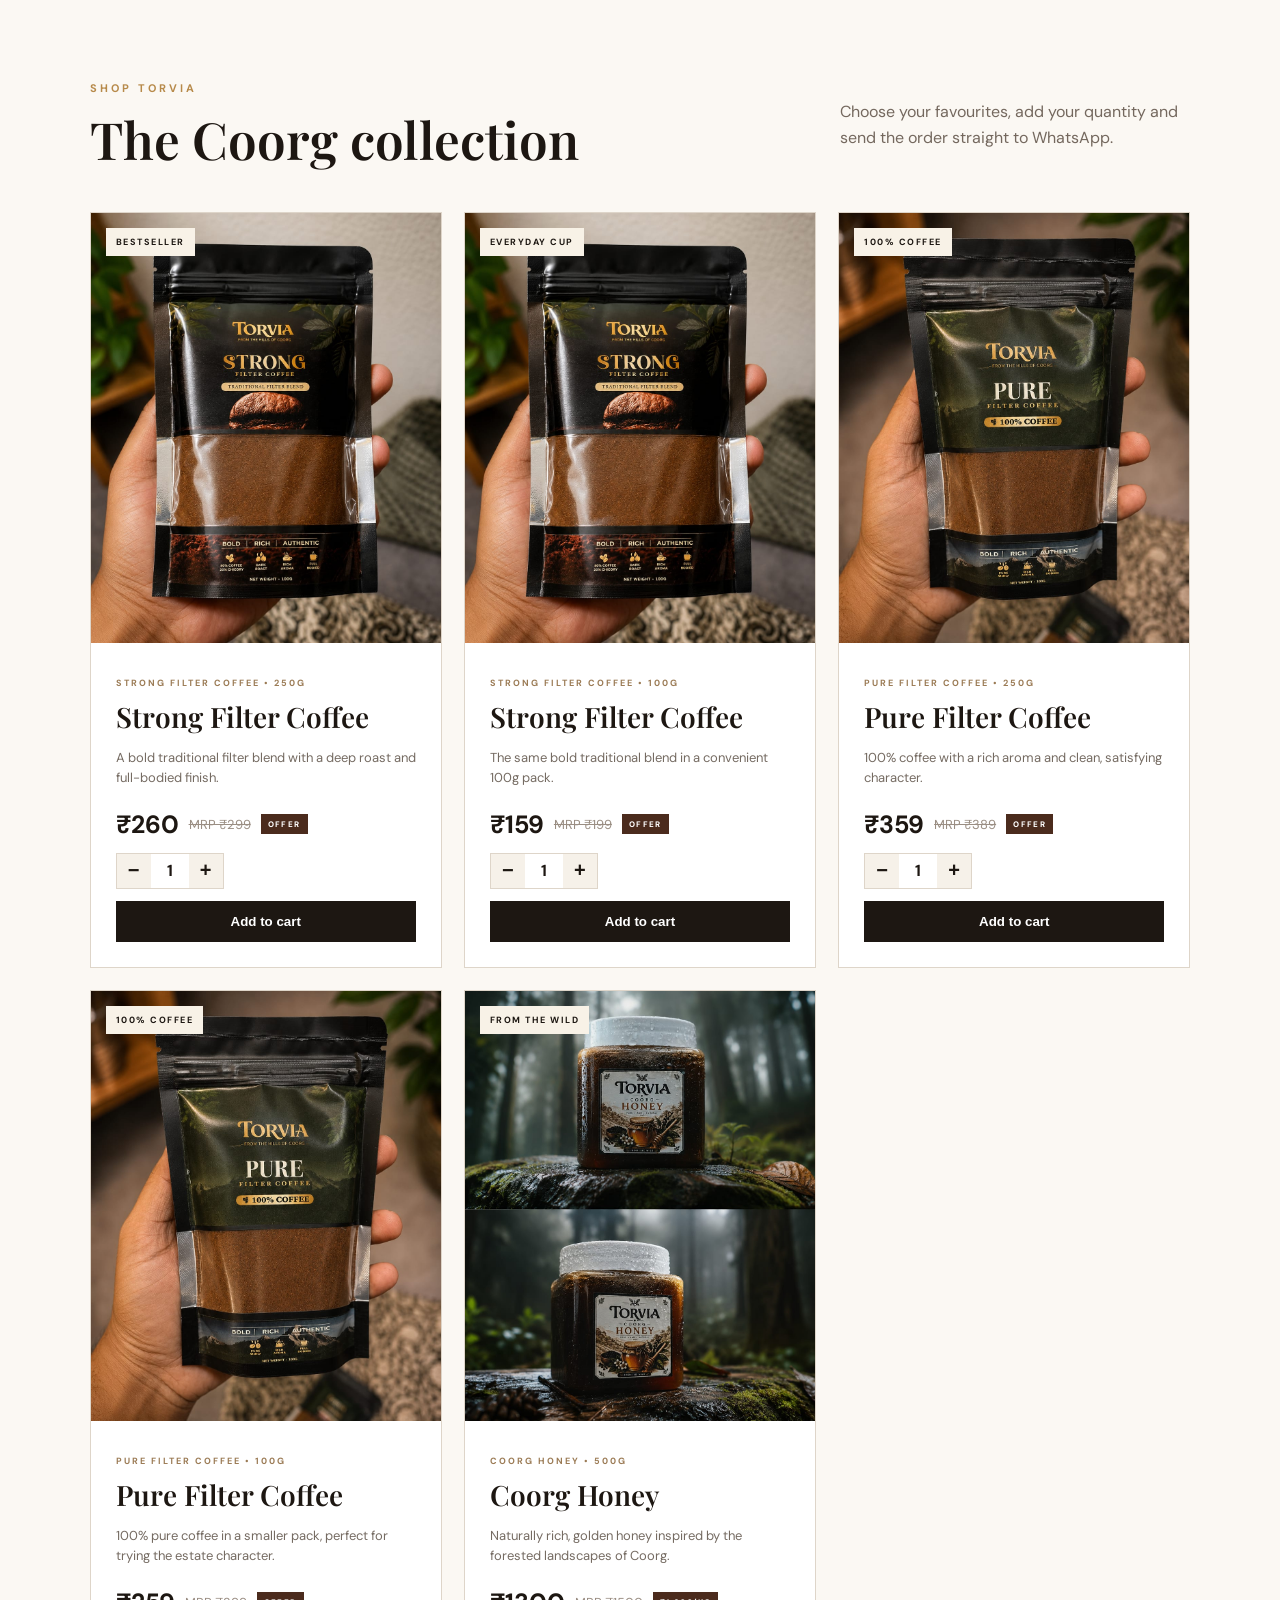
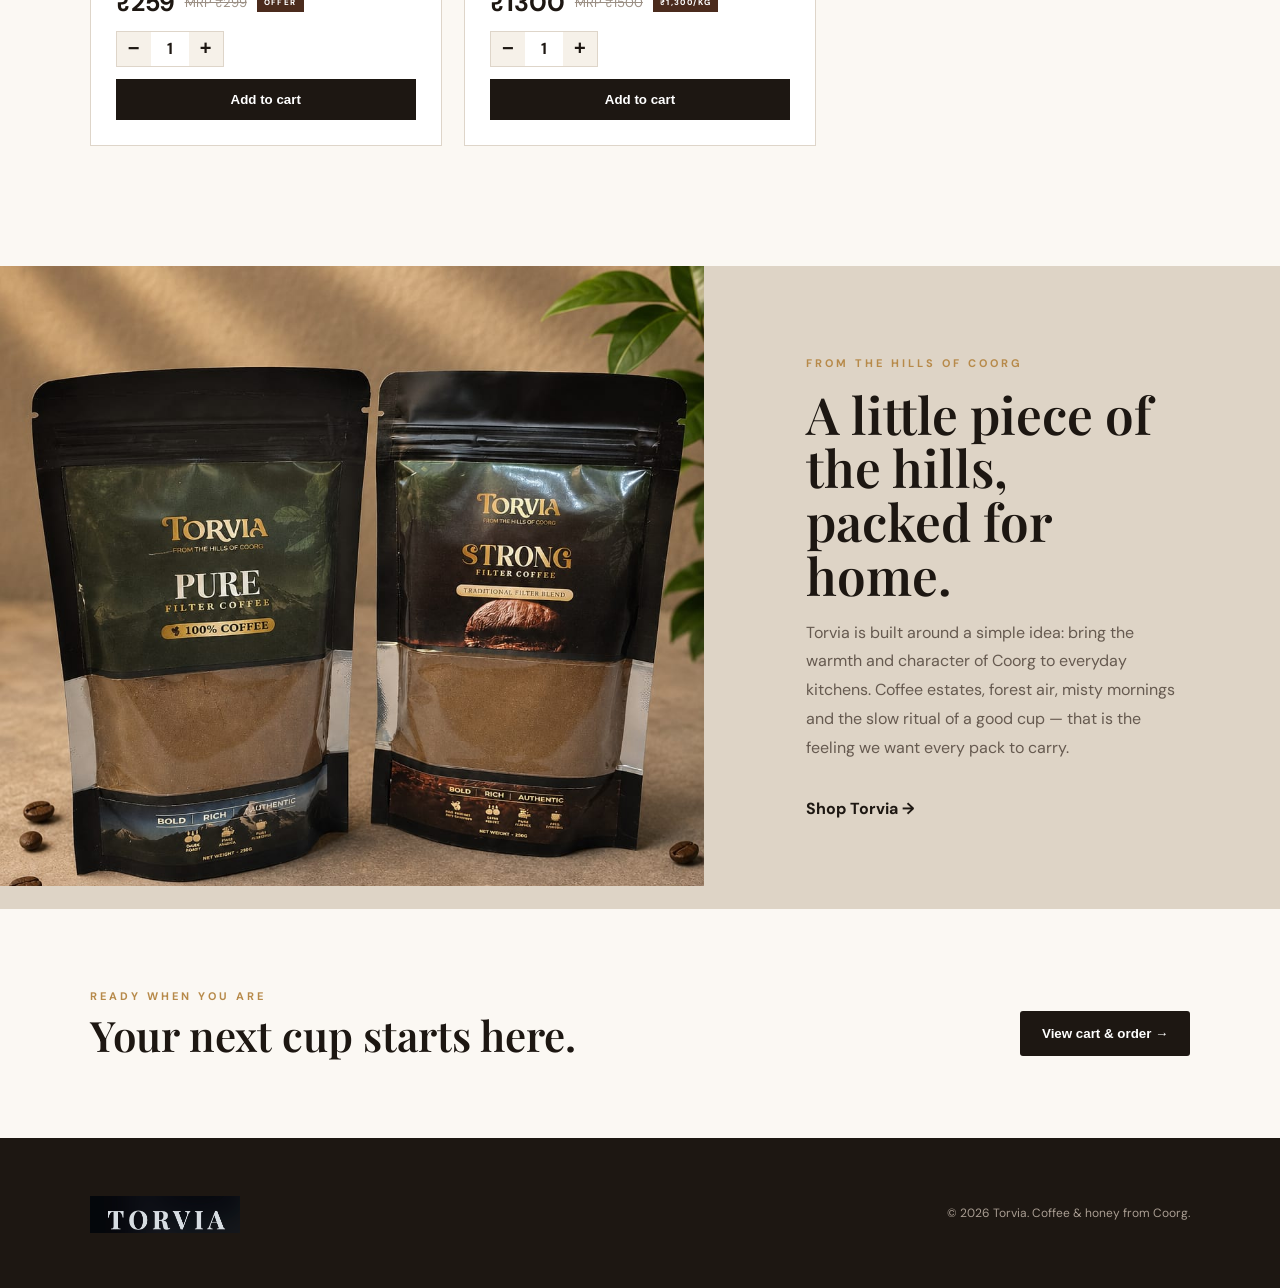
==== commit ffc9f856: "Update index.html" ====
--- a/torvia_premium_fixed_pricing/index.html
+++ b/torvia_premium_fixed_pricing/index.html
@@ -12,7 +12,7 @@
 
 <article class="product"><div class="product-img"><img src="assets/torvia-pure.jpg" alt="Torvia Pure Filter Coffee 100g"><span>100% COFFEE</span></div><div class="product-info"><p class="type">PURE FILTER COFFEE • 100G</p><h3>Pure Filter Coffee</h3><p class="desc">100% pure coffee in a smaller pack, perfect for trying the estate character.</p><div class="price"><strong>₹259</strong><span class="mrp">MRP ₹299</span><span class="offer">OFFER</span></div><div class="buy"><div class="product-qty"><button type="button" data-minus="pure100">−</button><span id="qty-pure100">1</span><button type="button" data-plus="pure100">+</button></div><button data-add data-id="pure100" data-name="Torvia Pure Filter Coffee — 100g" data-price="259" data-mrp="299">Add to cart</button></div></div></article>
 
-<article class="product"><div class="product-img"><img src="assets/torvia-honey.jpg" alt="Torvia Coorg Honey 500g"><span>FROM THE WILD</span></div><div class="product-info"><p class="type">COORG HONEY • 500G</p><h3>Coorg Honey</h3><p class="desc">Naturally rich, golden honey inspired by the forested landscapes of Coorg.</p><div class="price"><strong>₹650</strong><span class="mrp">MRP ₹650</span><span class="offer">₹1,300/KG</span></div><div class="buy"><div class="product-qty"><button type="button" data-minus="honey500">−</button><span id="qty-honey500">1</span><button type="button" data-plus="honey500">+</button></div><button data-add data-id="honey500" data-name="Torvia Coorg Honey — 500g" data-price="1300" data-mrp="1500">Add to cart</button></div></div></article>
+<article class="product"><div class="product-img"><img src="assets/torvia-honey.jpg" alt="Torvia Coorg Honey 500g"><span>FROM THE WILD</span></div><div class="product-info"><p class="type">COORG HONEY • 500G</p><h3>Coorg Honey</h3><p class="desc">Naturally rich, golden honey inspired by the forested landscapes of Coorg.</p><div class="price"><strong>₹1300</strong><span class="mrp">MRP ₹1500</span><span class="offer">₹1,300/KG</span></div><div class="buy"><div class="product-qty"><button type="button" data-minus="honey500">−</button><span id="qty-honey500">1</span><button type="button" data-plus="honey500">+</button></div><button data-add data-id="honey500" data-name="Torvia Coorg Honey — 500g" data-price="1300" data-mrp="1500">Add to cart</button></div></div></article>
 </div></section>
 <section class="story" id="story"><div class="story-image"><img src="assets/torvia-coffee-duo.jpg" alt="Torvia coffee collection"></div><div class="story-copy"><p class="eyebrow">FROM THE HILLS OF COORG</p><h2>A little piece of the hills, packed for home.</h2><p>Torvia is built around a simple idea: bring the warmth and character of Coorg to everyday kitchens. Coffee estates, forest air, misty mornings and the slow ritual of a good cup — that is the feeling we want every pack to carry.</p><a href="#shop" class="text-link">Shop Torvia →</a></div></section>
 <section class="order-strip"><div><p class="eyebrow">READY WHEN YOU ARE</p><h2>Your next cup starts here.</h2></div><button class="btn dark" id="openCart2">View cart & order →</button></section>
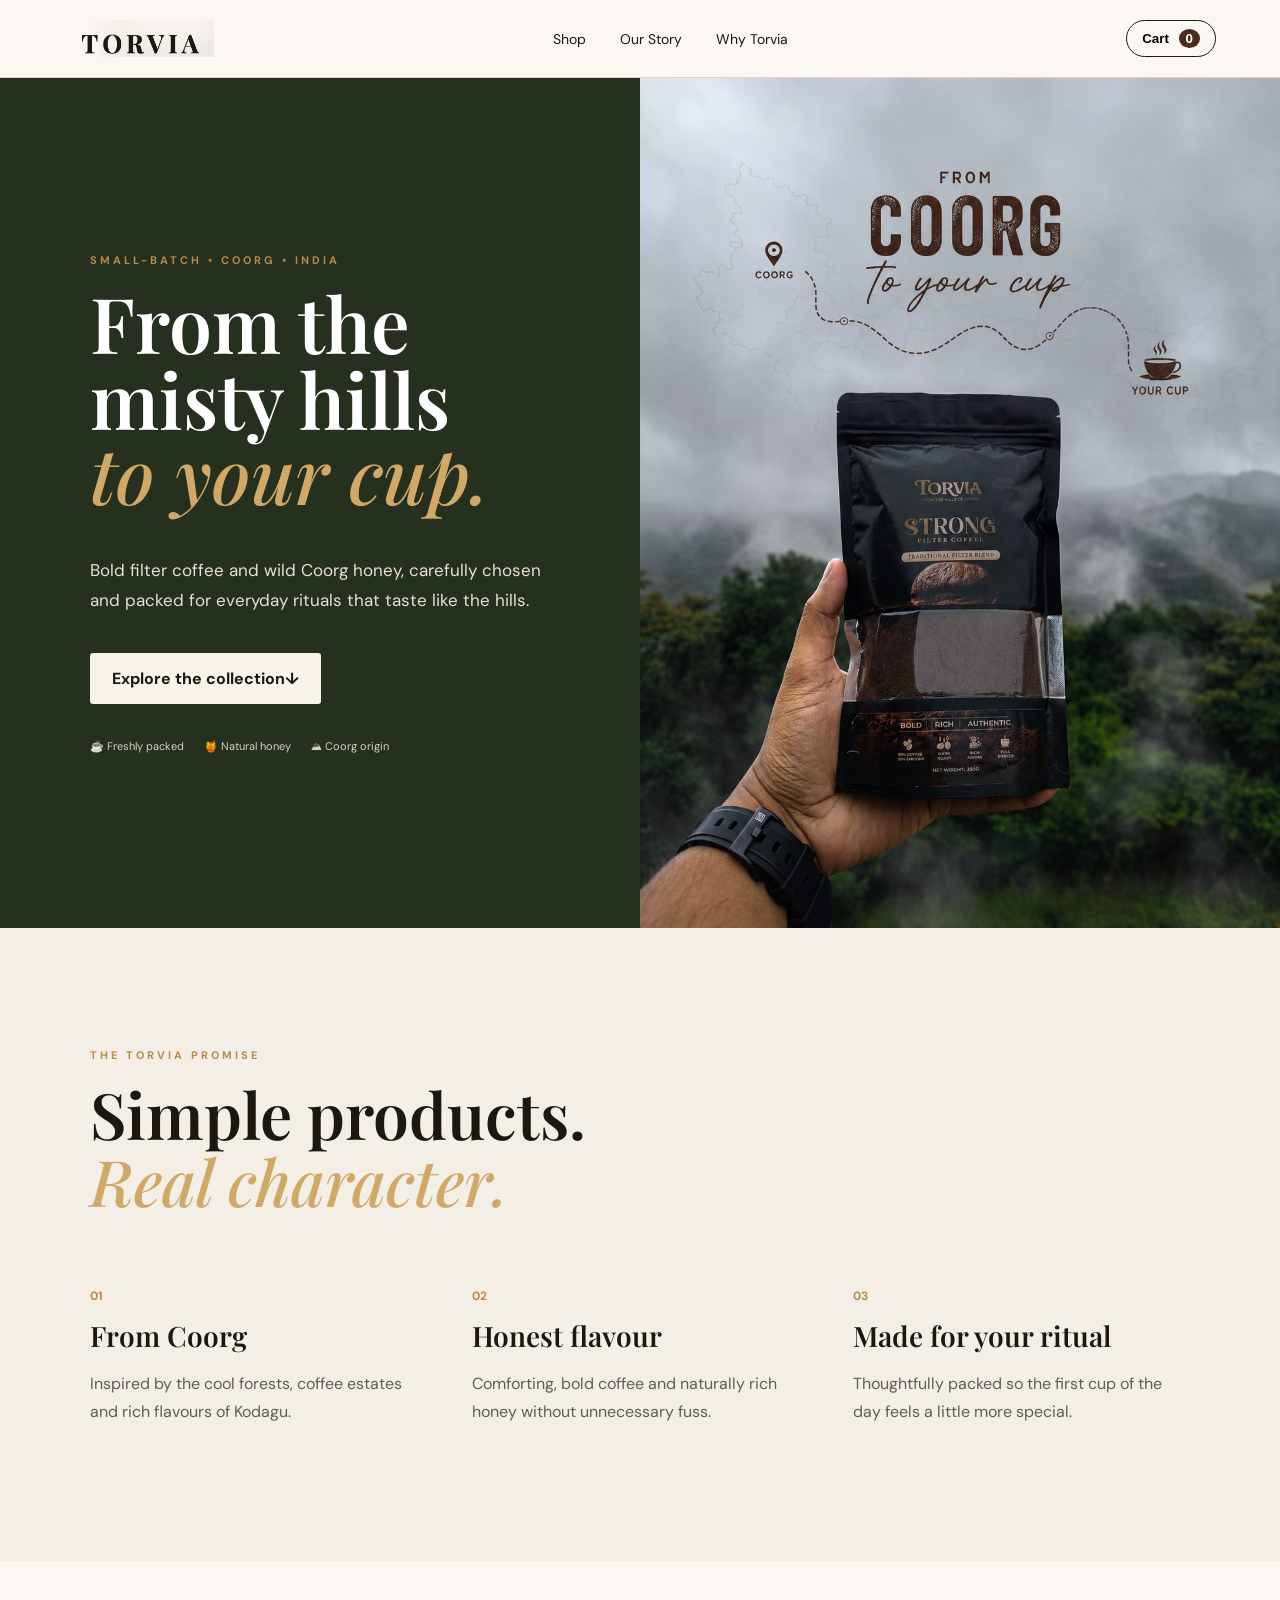
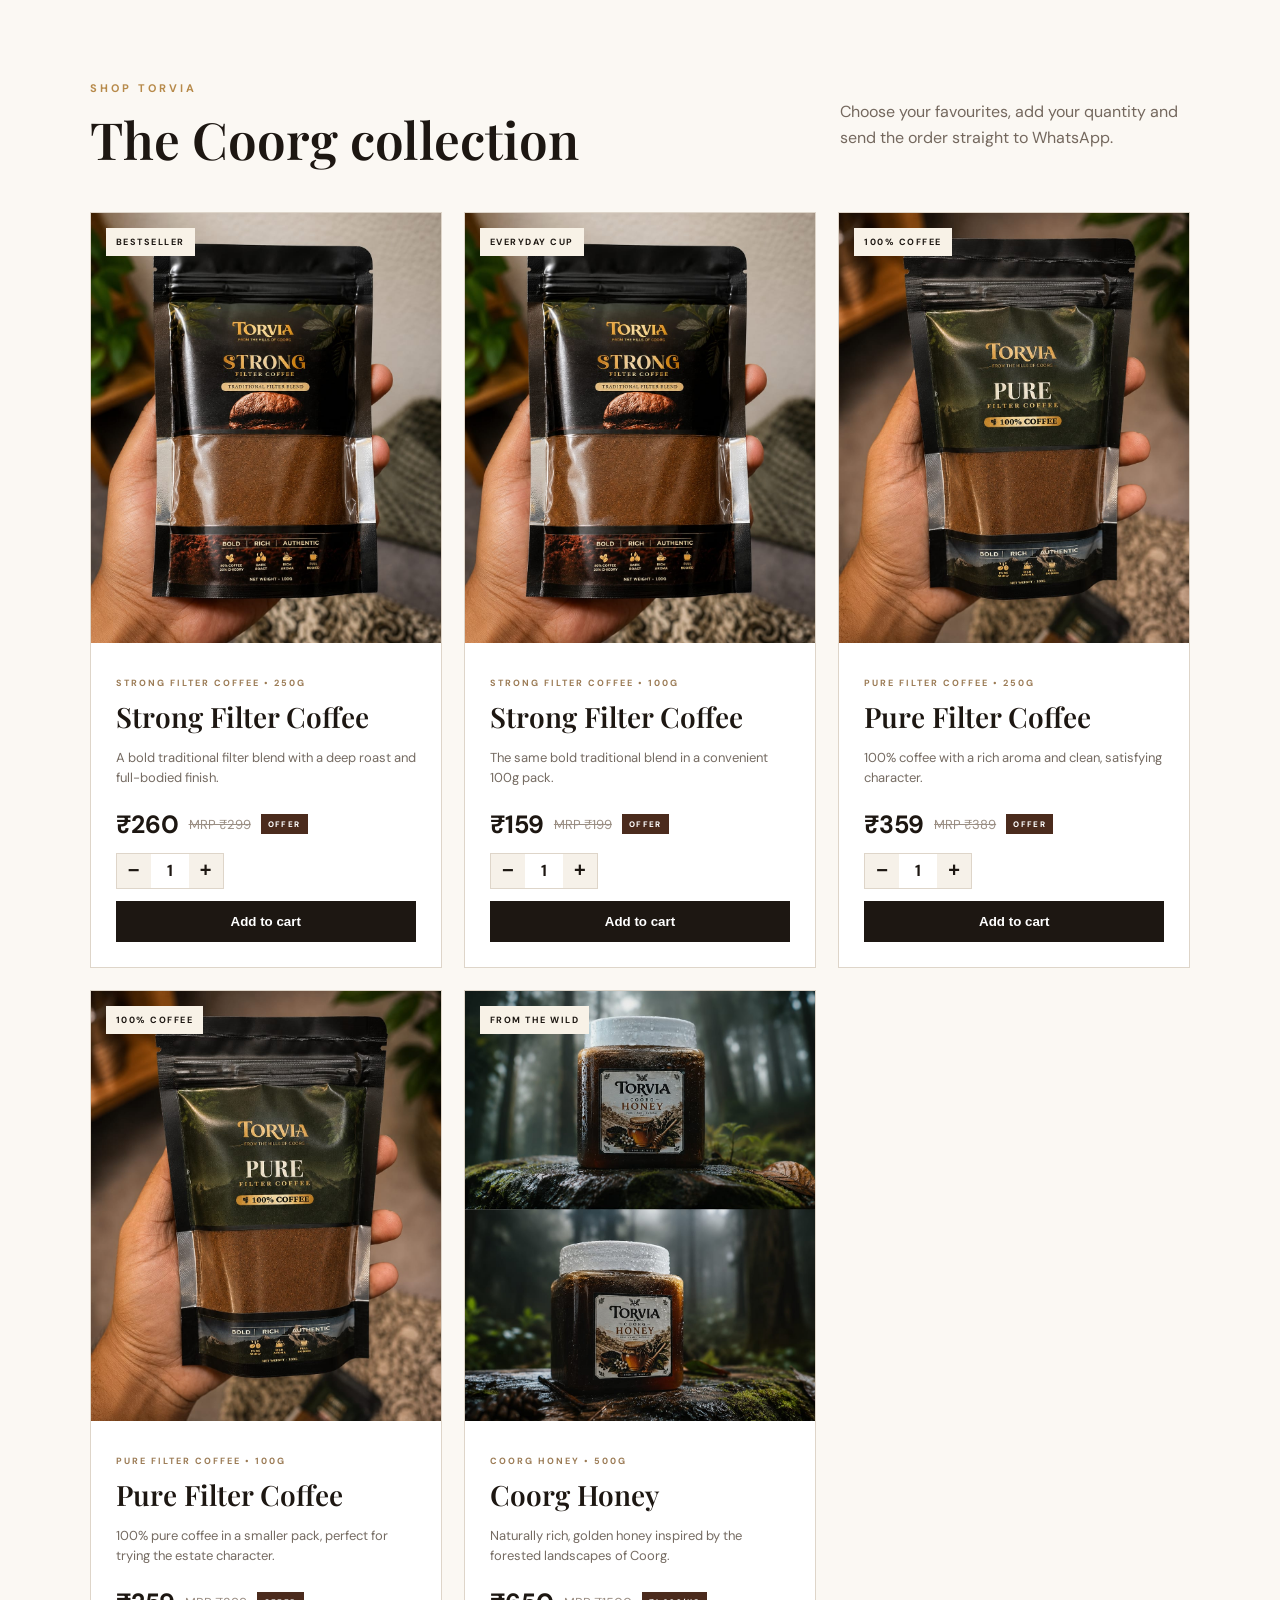
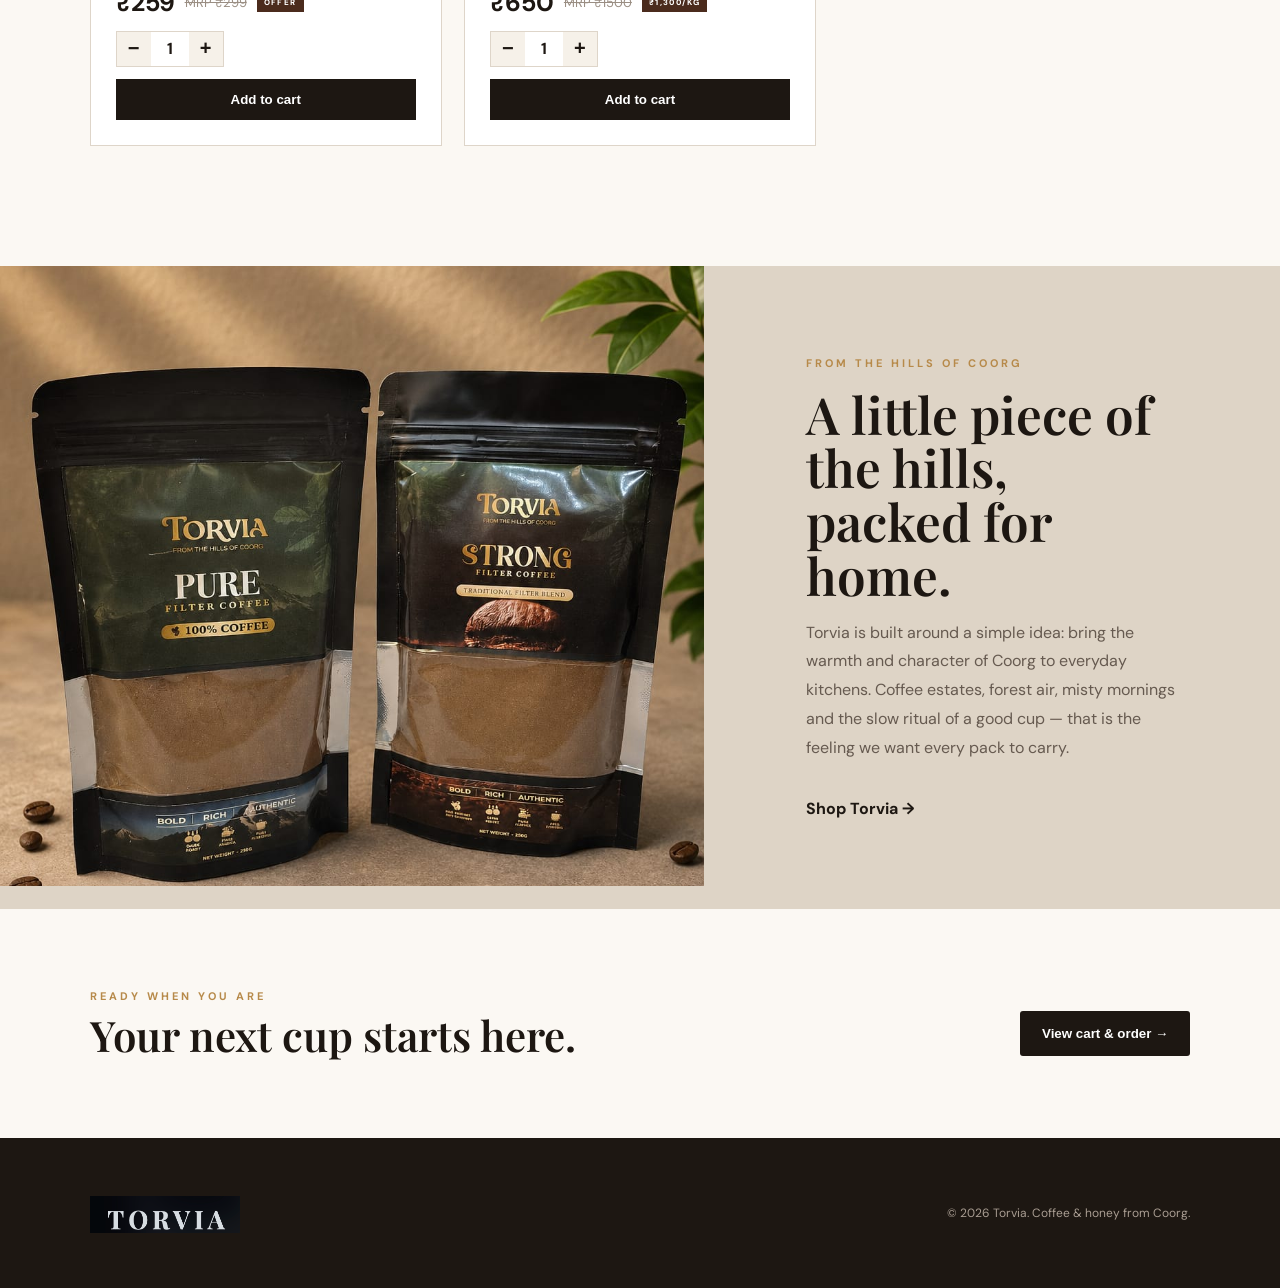
==== commit f5b718e6: "Update index.html" ====
--- a/torvia_premium_fixed_pricing/index.html
+++ b/torvia_premium_fixed_pricing/index.html
@@ -12,7 +12,7 @@
 
 <article class="product"><div class="product-img"><img src="assets/torvia-pure.jpg" alt="Torvia Pure Filter Coffee 100g"><span>100% COFFEE</span></div><div class="product-info"><p class="type">PURE FILTER COFFEE • 100G</p><h3>Pure Filter Coffee</h3><p class="desc">100% pure coffee in a smaller pack, perfect for trying the estate character.</p><div class="price"><strong>₹259</strong><span class="mrp">MRP ₹299</span><span class="offer">OFFER</span></div><div class="buy"><div class="product-qty"><button type="button" data-minus="pure100">−</button><span id="qty-pure100">1</span><button type="button" data-plus="pure100">+</button></div><button data-add data-id="pure100" data-name="Torvia Pure Filter Coffee — 100g" data-price="259" data-mrp="299">Add to cart</button></div></div></article>
 
-<article class="product"><div class="product-img"><img src="assets/torvia-honey.jpg" alt="Torvia Coorg Honey 500g"><span>FROM THE WILD</span></div><div class="product-info"><p class="type">COORG HONEY • 500G</p><h3>Coorg Honey</h3><p class="desc">Naturally rich, golden honey inspired by the forested landscapes of Coorg.</p><div class="price"><strong>₹1300</strong><span class="mrp">MRP ₹1500</span><span class="offer">₹1,300/KG</span></div><div class="buy"><div class="product-qty"><button type="button" data-minus="honey500">−</button><span id="qty-honey500">1</span><button type="button" data-plus="honey500">+</button></div><button data-add data-id="honey500" data-name="Torvia Coorg Honey — 500g" data-price="1300" data-mrp="1500">Add to cart</button></div></div></article>
+<article class="product"><div class="product-img"><img src="assets/torvia-honey.jpg" alt="Torvia Coorg Honey 500g"><span>FROM THE WILD</span></div><div class="product-info"><p class="type">COORG HONEY • 500G</p><h3>Coorg Honey</h3><p class="desc">Naturally rich, golden honey inspired by the forested landscapes of Coorg.</p><div class="price"><strong>₹650</strong><span class="mrp">MRP ₹1500</span><span class="offer">₹1,300/KG</span></div><div class="buy"><div class="product-qty"><button type="button" data-minus="honey500">−</button><span id="qty-honey500">1</span><button type="button" data-plus="honey500">+</button></div><button data-add data-id="honey500" data-name="Torvia Coorg Honey — 500g" data-price="1300" data-mrp="1500">Add to cart</button></div></div></article>
 </div></section>
 <section class="story" id="story"><div class="story-image"><img src="assets/torvia-coffee-duo.jpg" alt="Torvia coffee collection"></div><div class="story-copy"><p class="eyebrow">FROM THE HILLS OF COORG</p><h2>A little piece of the hills, packed for home.</h2><p>Torvia is built around a simple idea: bring the warmth and character of Coorg to everyday kitchens. Coffee estates, forest air, misty mornings and the slow ritual of a good cup — that is the feeling we want every pack to carry.</p><a href="#shop" class="text-link">Shop Torvia →</a></div></section>
 <section class="order-strip"><div><p class="eyebrow">READY WHEN YOU ARE</p><h2>Your next cup starts here.</h2></div><button class="btn dark" id="openCart2">View cart & order →</button></section>
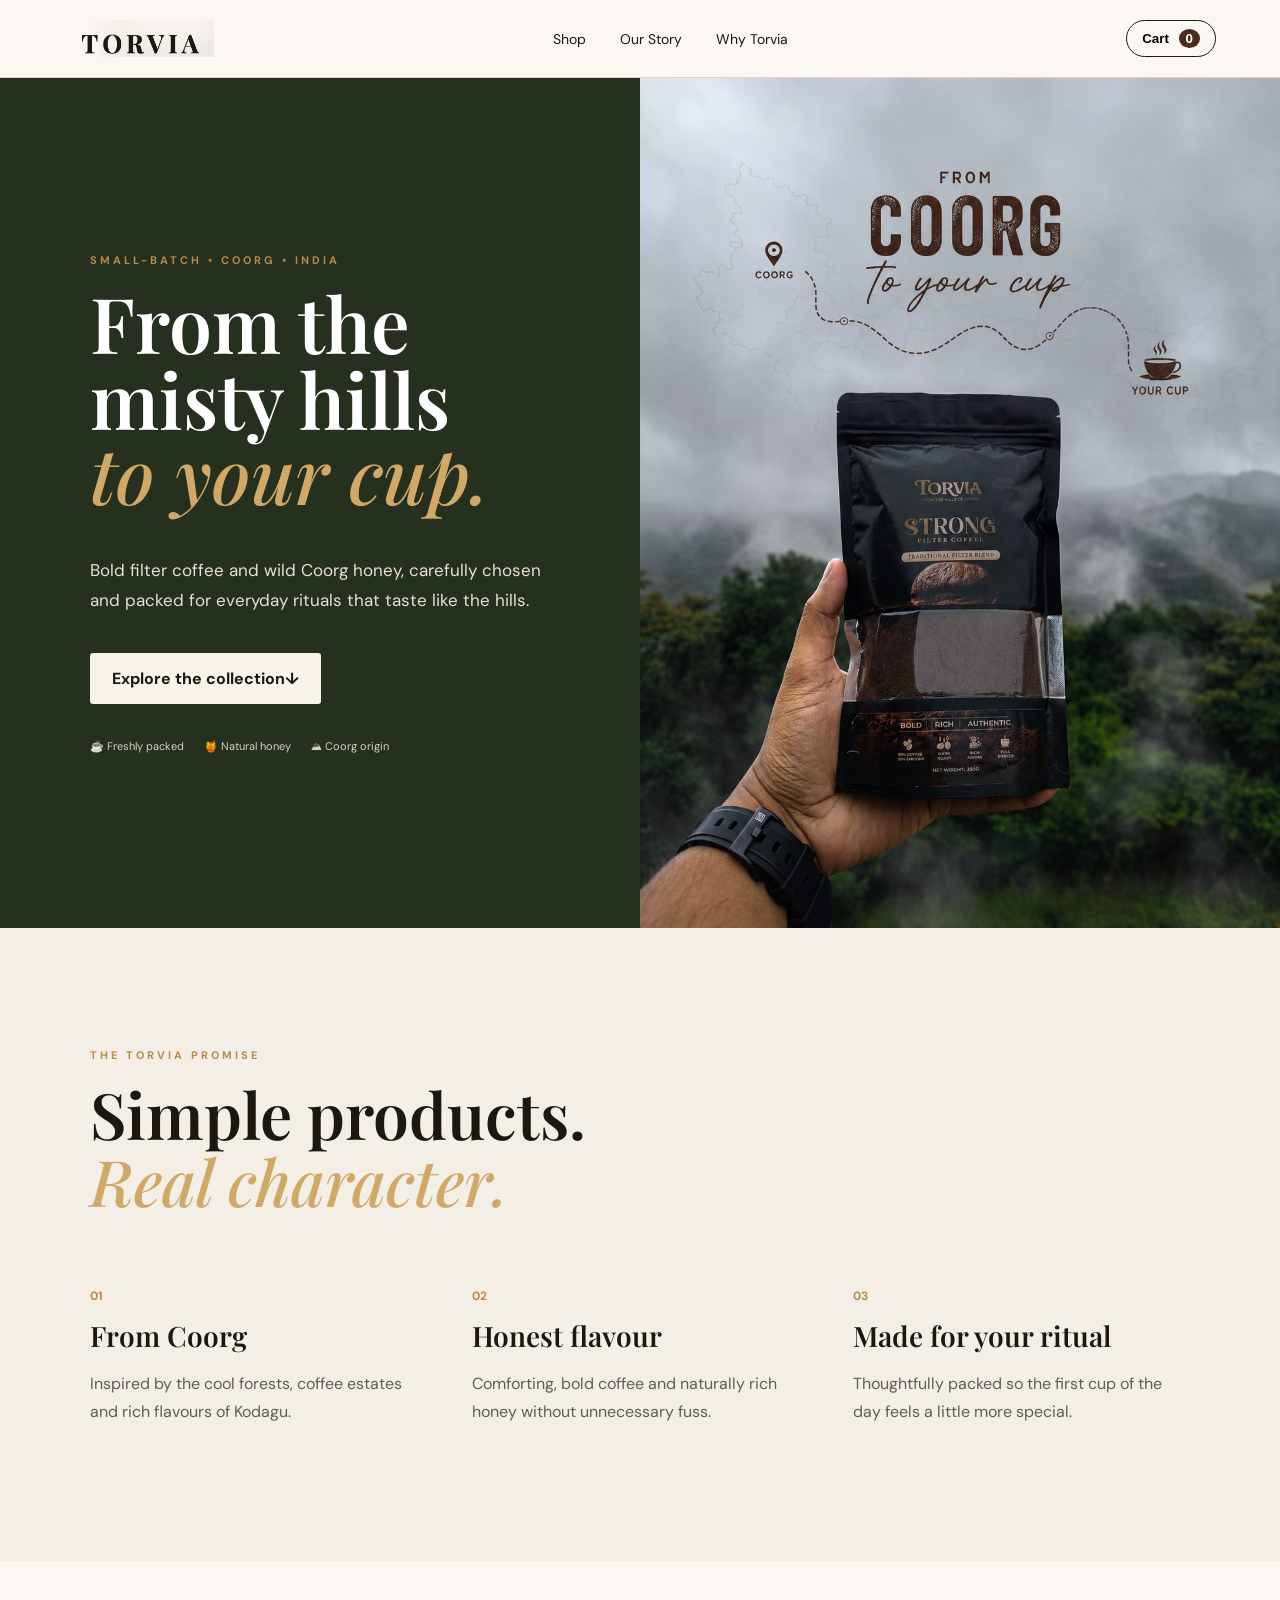
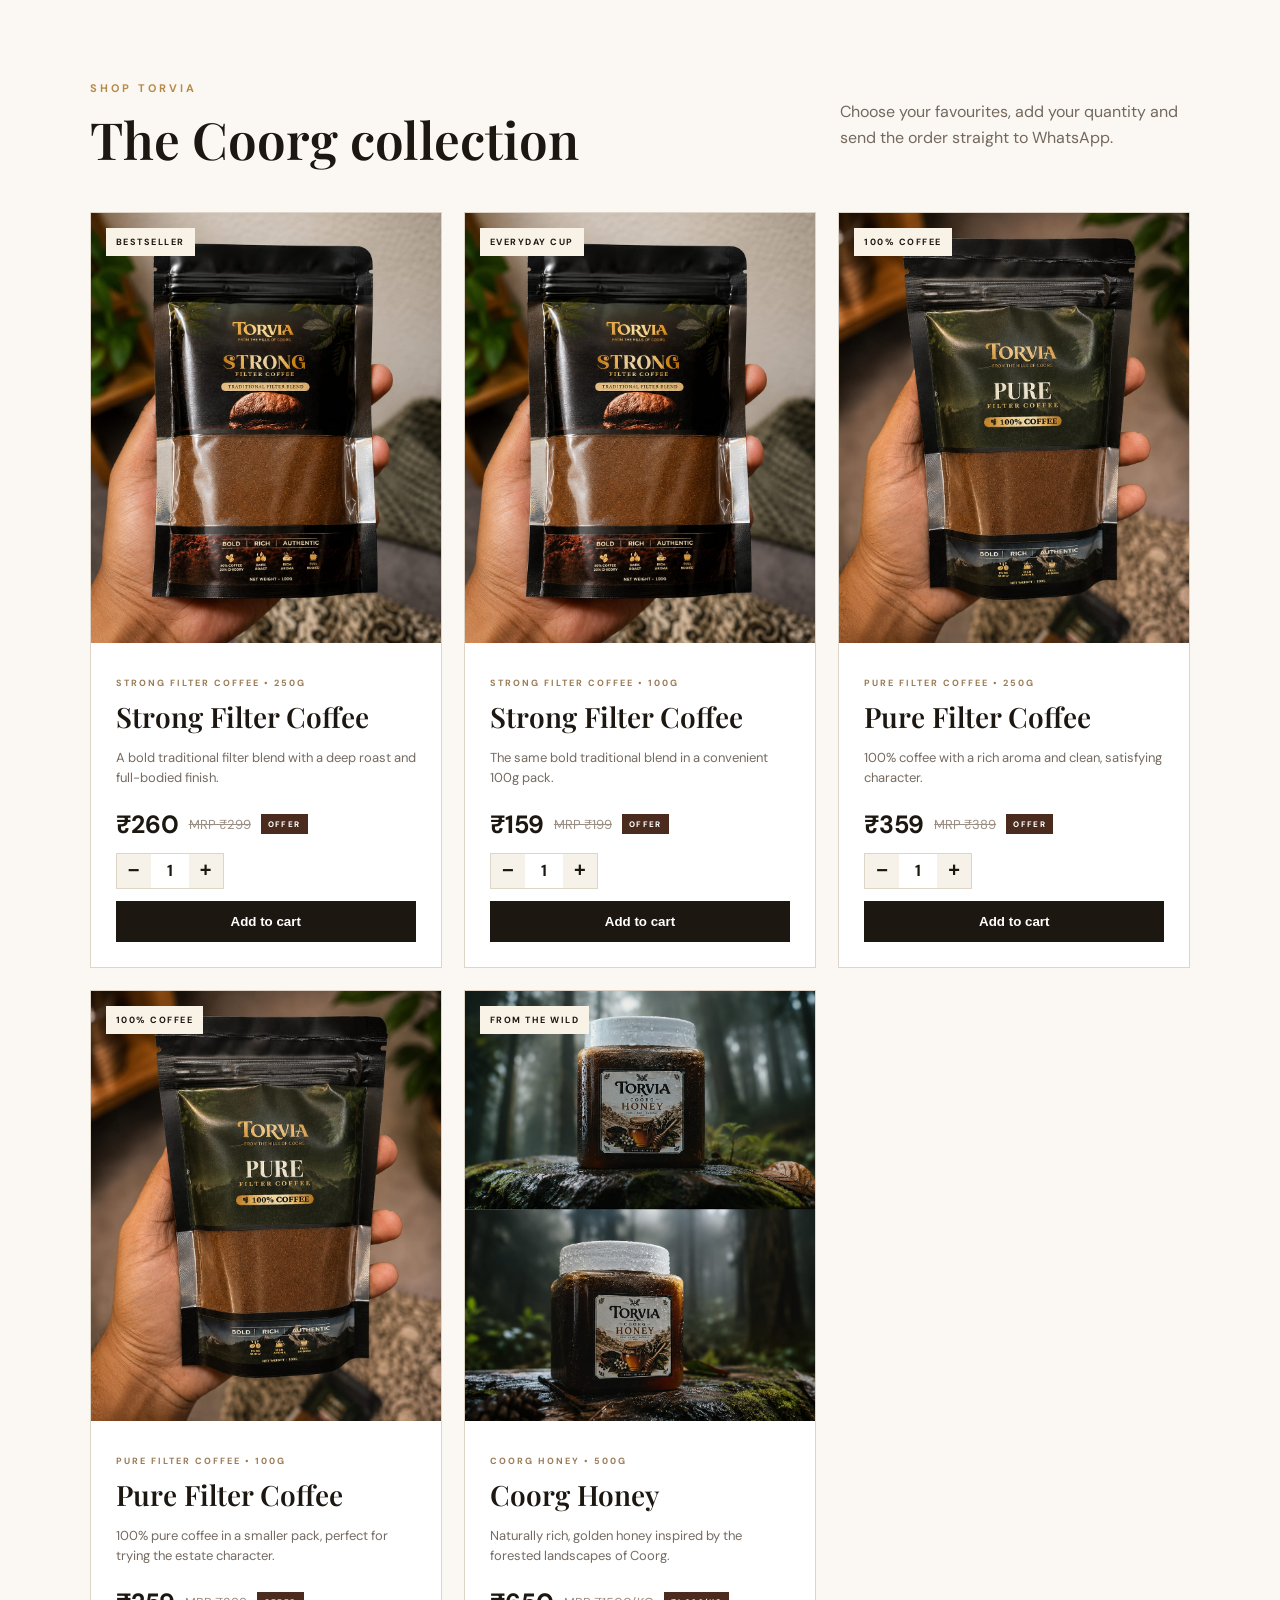
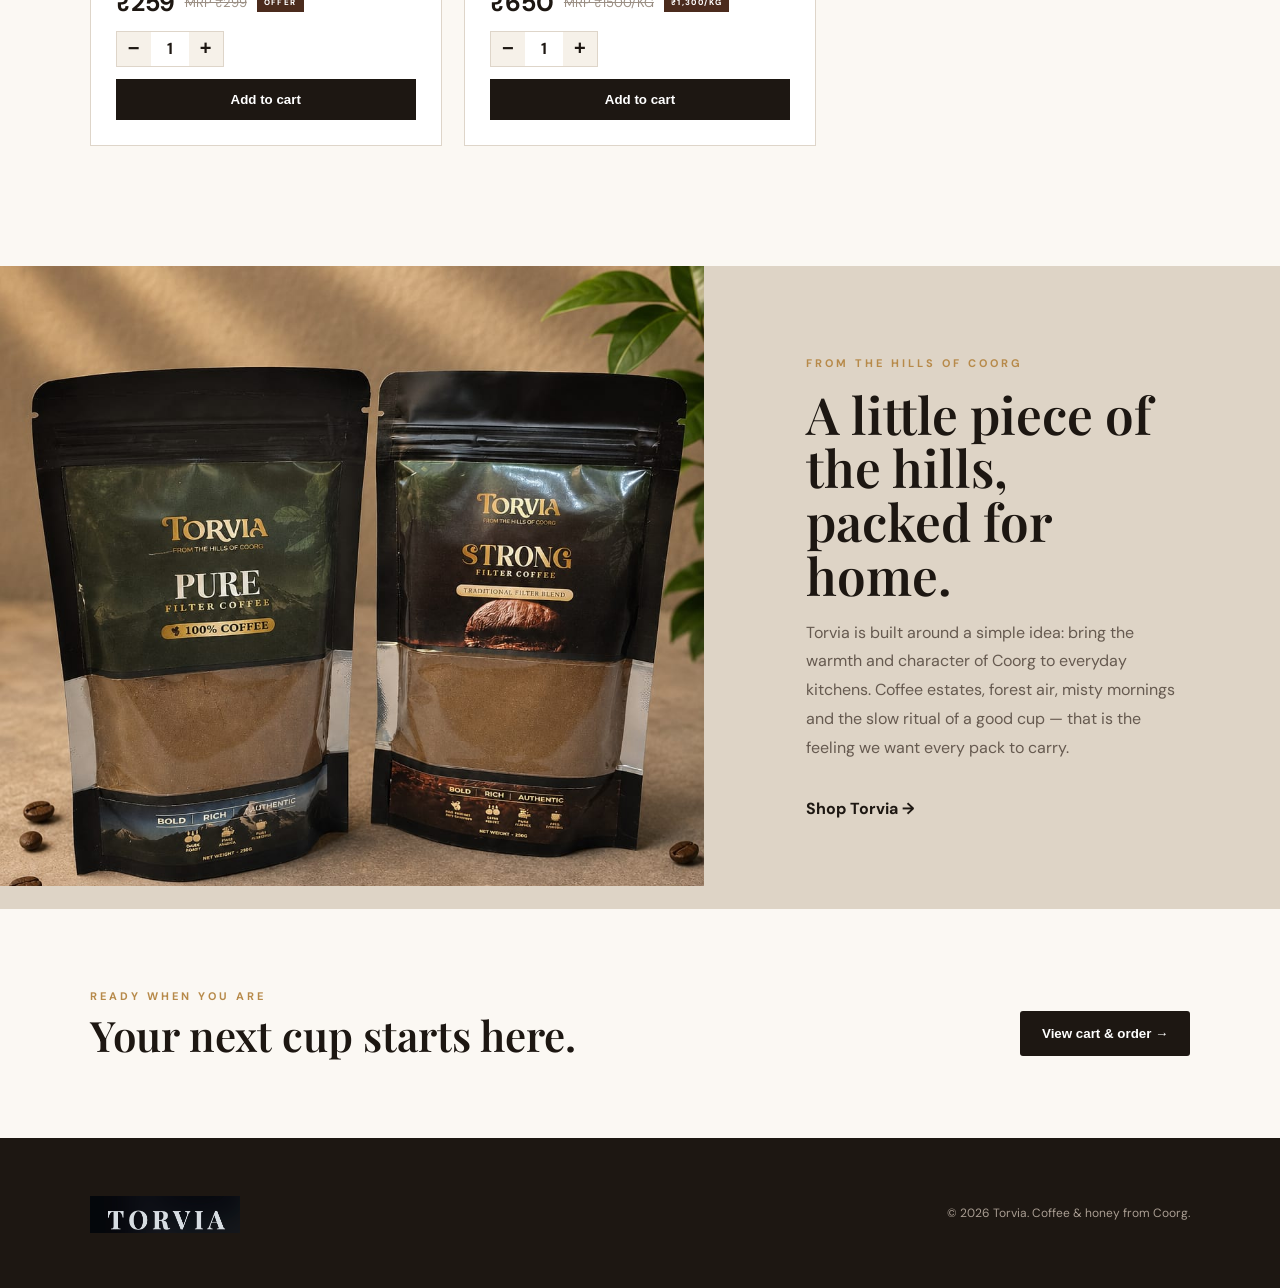
==== commit d584a0ad: "Update index.html" ====
--- a/torvia_premium_fixed_pricing/index.html
+++ b/torvia_premium_fixed_pricing/index.html
@@ -12,7 +12,7 @@
 
 <article class="product"><div class="product-img"><img src="assets/torvia-pure.jpg" alt="Torvia Pure Filter Coffee 100g"><span>100% COFFEE</span></div><div class="product-info"><p class="type">PURE FILTER COFFEE • 100G</p><h3>Pure Filter Coffee</h3><p class="desc">100% pure coffee in a smaller pack, perfect for trying the estate character.</p><div class="price"><strong>₹259</strong><span class="mrp">MRP ₹299</span><span class="offer">OFFER</span></div><div class="buy"><div class="product-qty"><button type="button" data-minus="pure100">−</button><span id="qty-pure100">1</span><button type="button" data-plus="pure100">+</button></div><button data-add data-id="pure100" data-name="Torvia Pure Filter Coffee — 100g" data-price="259" data-mrp="299">Add to cart</button></div></div></article>
 
-<article class="product"><div class="product-img"><img src="assets/torvia-honey.jpg" alt="Torvia Coorg Honey 500g"><span>FROM THE WILD</span></div><div class="product-info"><p class="type">COORG HONEY • 500G</p><h3>Coorg Honey</h3><p class="desc">Naturally rich, golden honey inspired by the forested landscapes of Coorg.</p><div class="price"><strong>₹650</strong><span class="mrp">MRP ₹1500</span><span class="offer">₹1,300/KG</span></div><div class="buy"><div class="product-qty"><button type="button" data-minus="honey500">−</button><span id="qty-honey500">1</span><button type="button" data-plus="honey500">+</button></div><button data-add data-id="honey500" data-name="Torvia Coorg Honey — 500g" data-price="1300" data-mrp="1500">Add to cart</button></div></div></article>
+<article class="product"><div class="product-img"><img src="assets/torvia-honey.jpg" alt="Torvia Coorg Honey 500g"><span>FROM THE WILD</span></div><div class="product-info"><p class="type">COORG HONEY • 500G</p><h3>Coorg Honey</h3><p class="desc">Naturally rich, golden honey inspired by the forested landscapes of Coorg.</p><div class="price"><strong>₹650</strong><span class="mrp">MRP ₹1500/KG</span><span class="offer">₹1,300/KG</span></div><div class="buy"><div class="product-qty"><button type="button" data-minus="honey500">−</button><span id="qty-honey500">1</span><button type="button" data-plus="honey500">+</button></div><button data-add data-id="honey500" data-name="Torvia Coorg Honey — 500g" data-price="650" data-mrp="1500">Add to cart</button></div></div></article>
 </div></section>
 <section class="story" id="story"><div class="story-image"><img src="assets/torvia-coffee-duo.jpg" alt="Torvia coffee collection"></div><div class="story-copy"><p class="eyebrow">FROM THE HILLS OF COORG</p><h2>A little piece of the hills, packed for home.</h2><p>Torvia is built around a simple idea: bring the warmth and character of Coorg to everyday kitchens. Coffee estates, forest air, misty mornings and the slow ritual of a good cup — that is the feeling we want every pack to carry.</p><a href="#shop" class="text-link">Shop Torvia →</a></div></section>
 <section class="order-strip"><div><p class="eyebrow">READY WHEN YOU ARE</p><h2>Your next cup starts here.</h2></div><button class="btn dark" id="openCart2">View cart & order →</button></section>
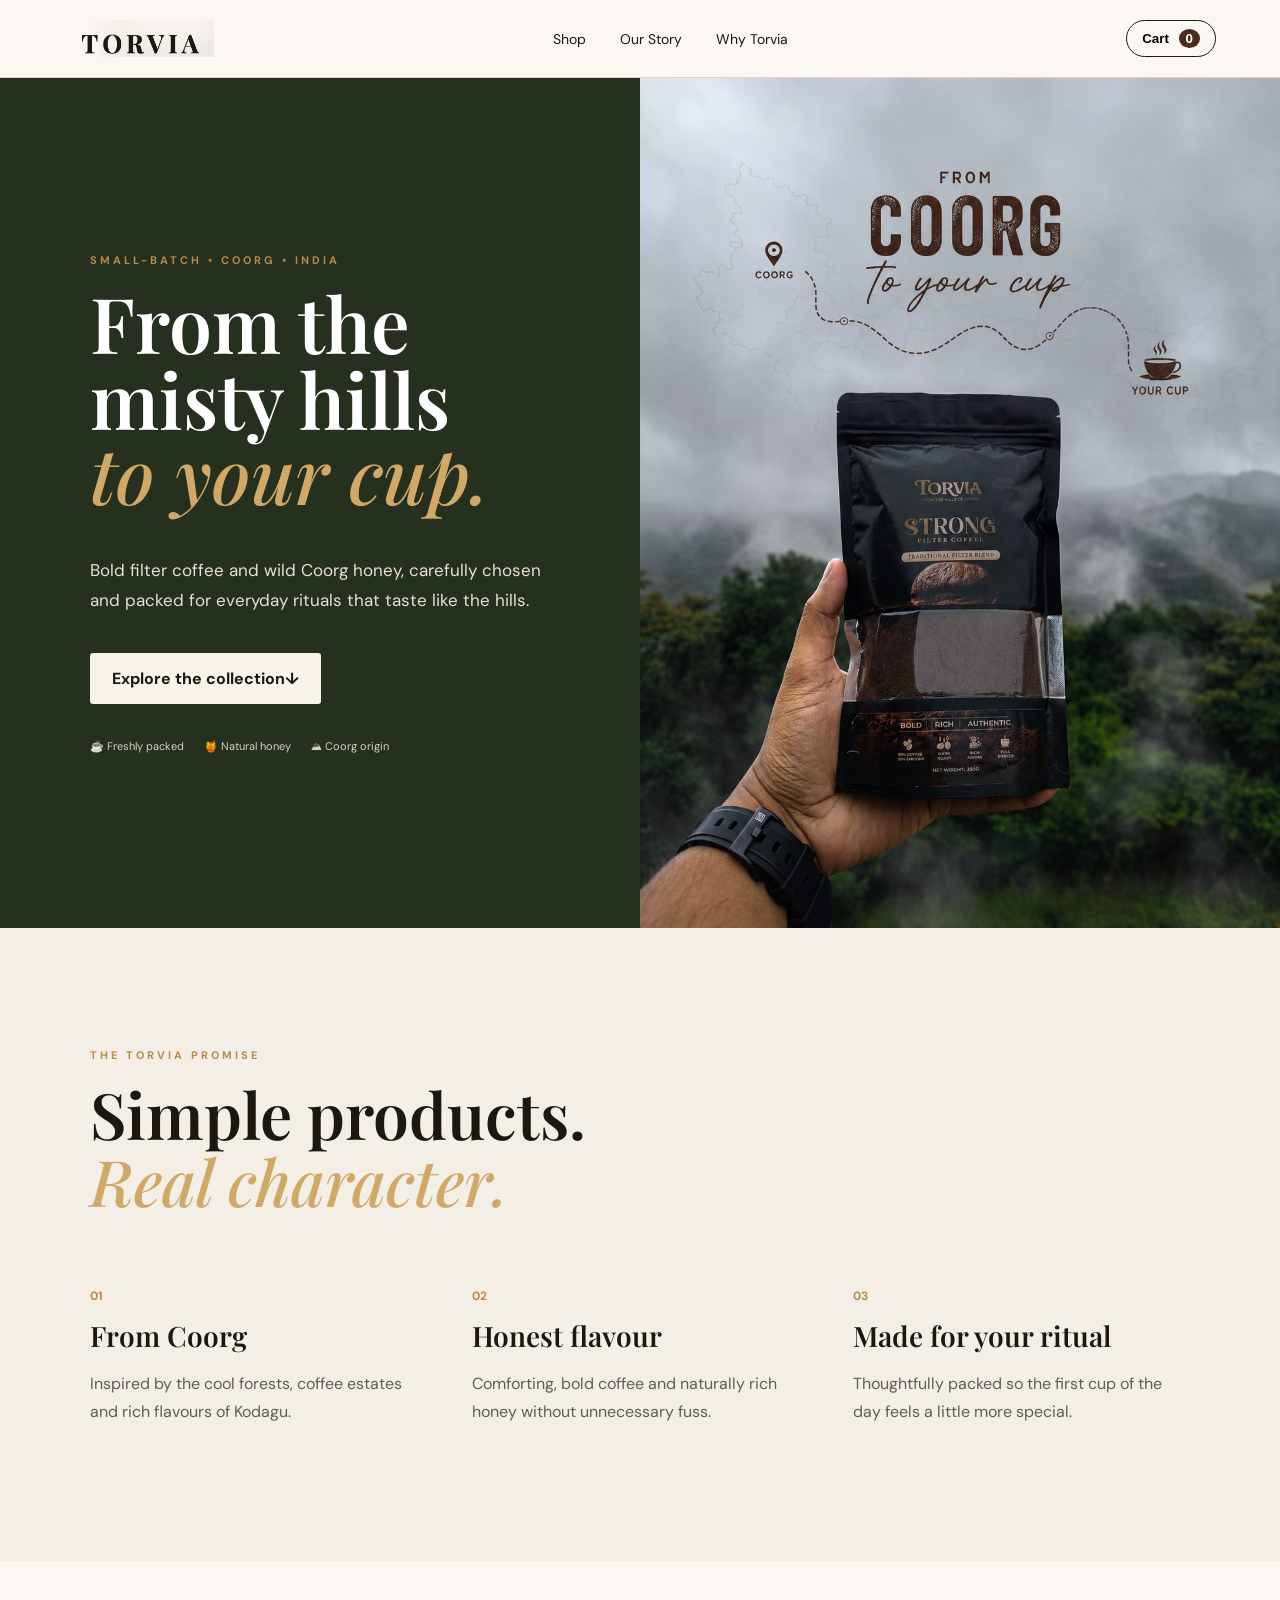
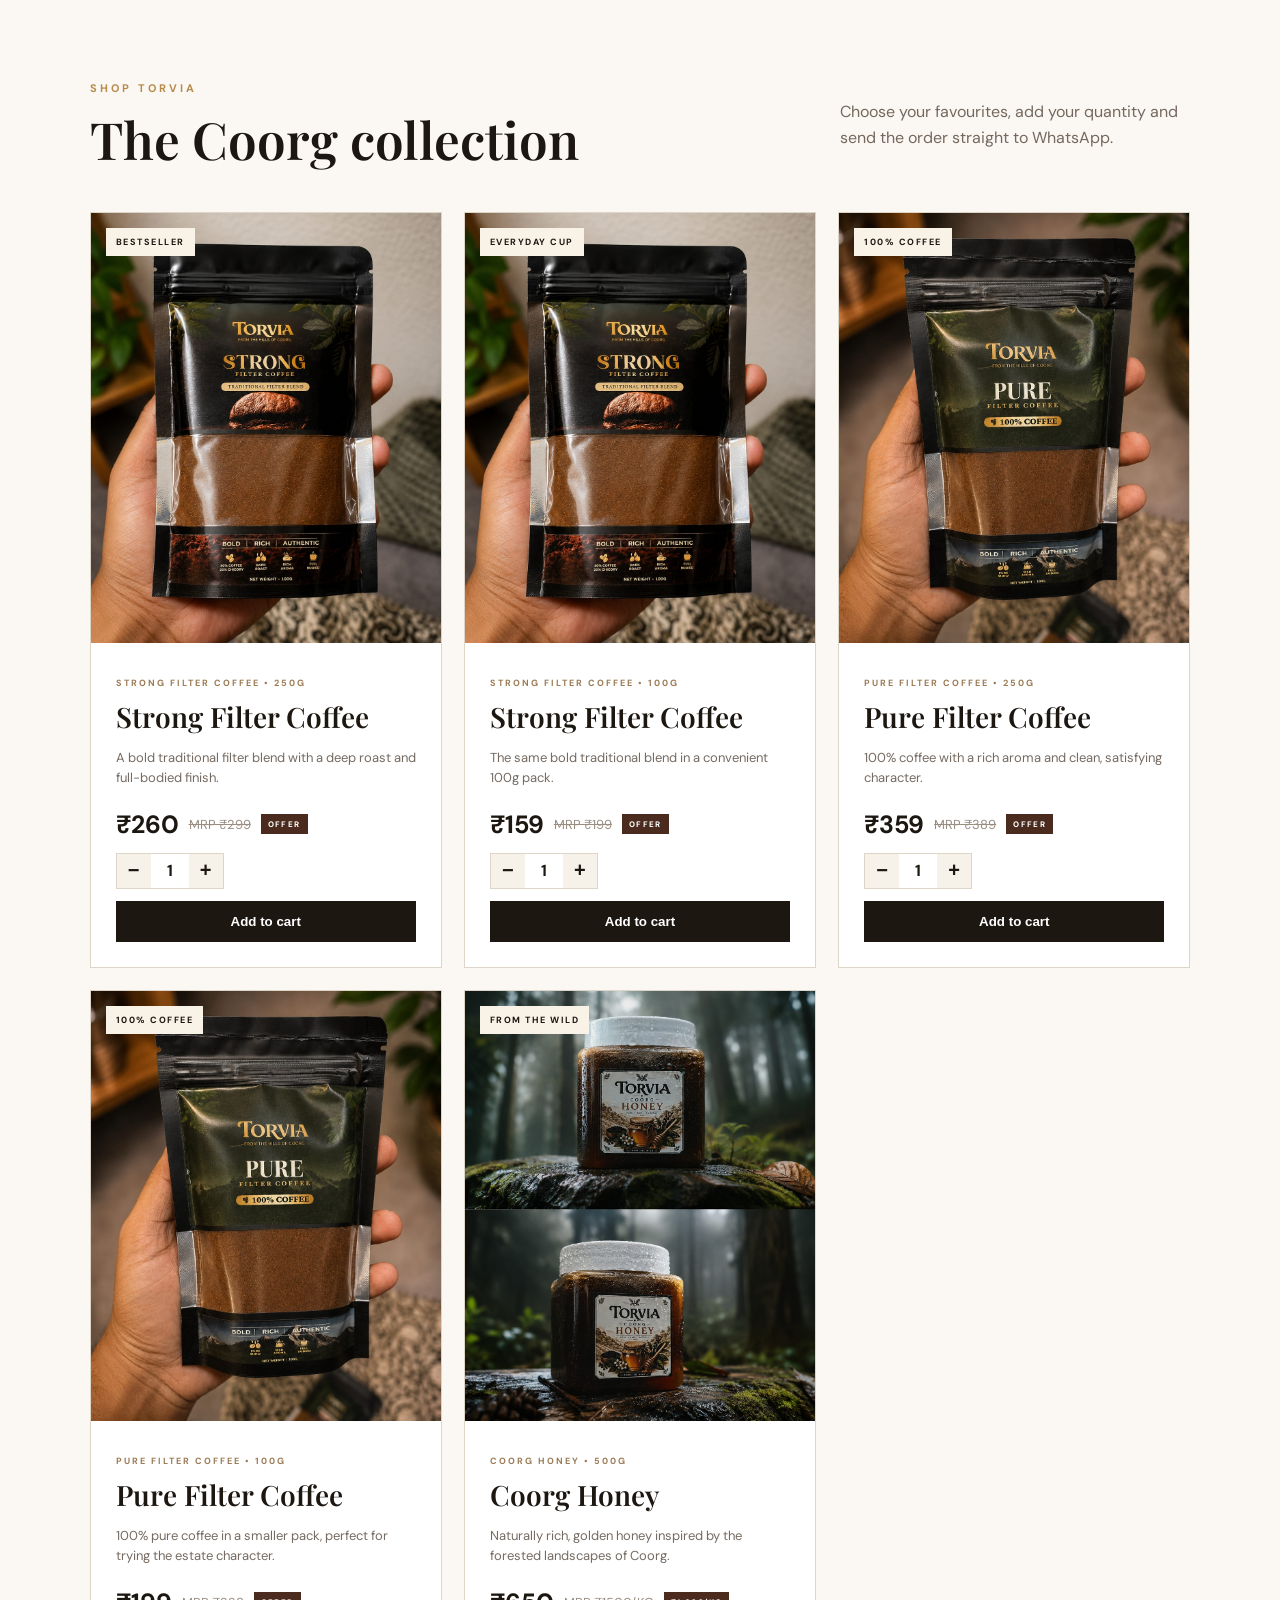
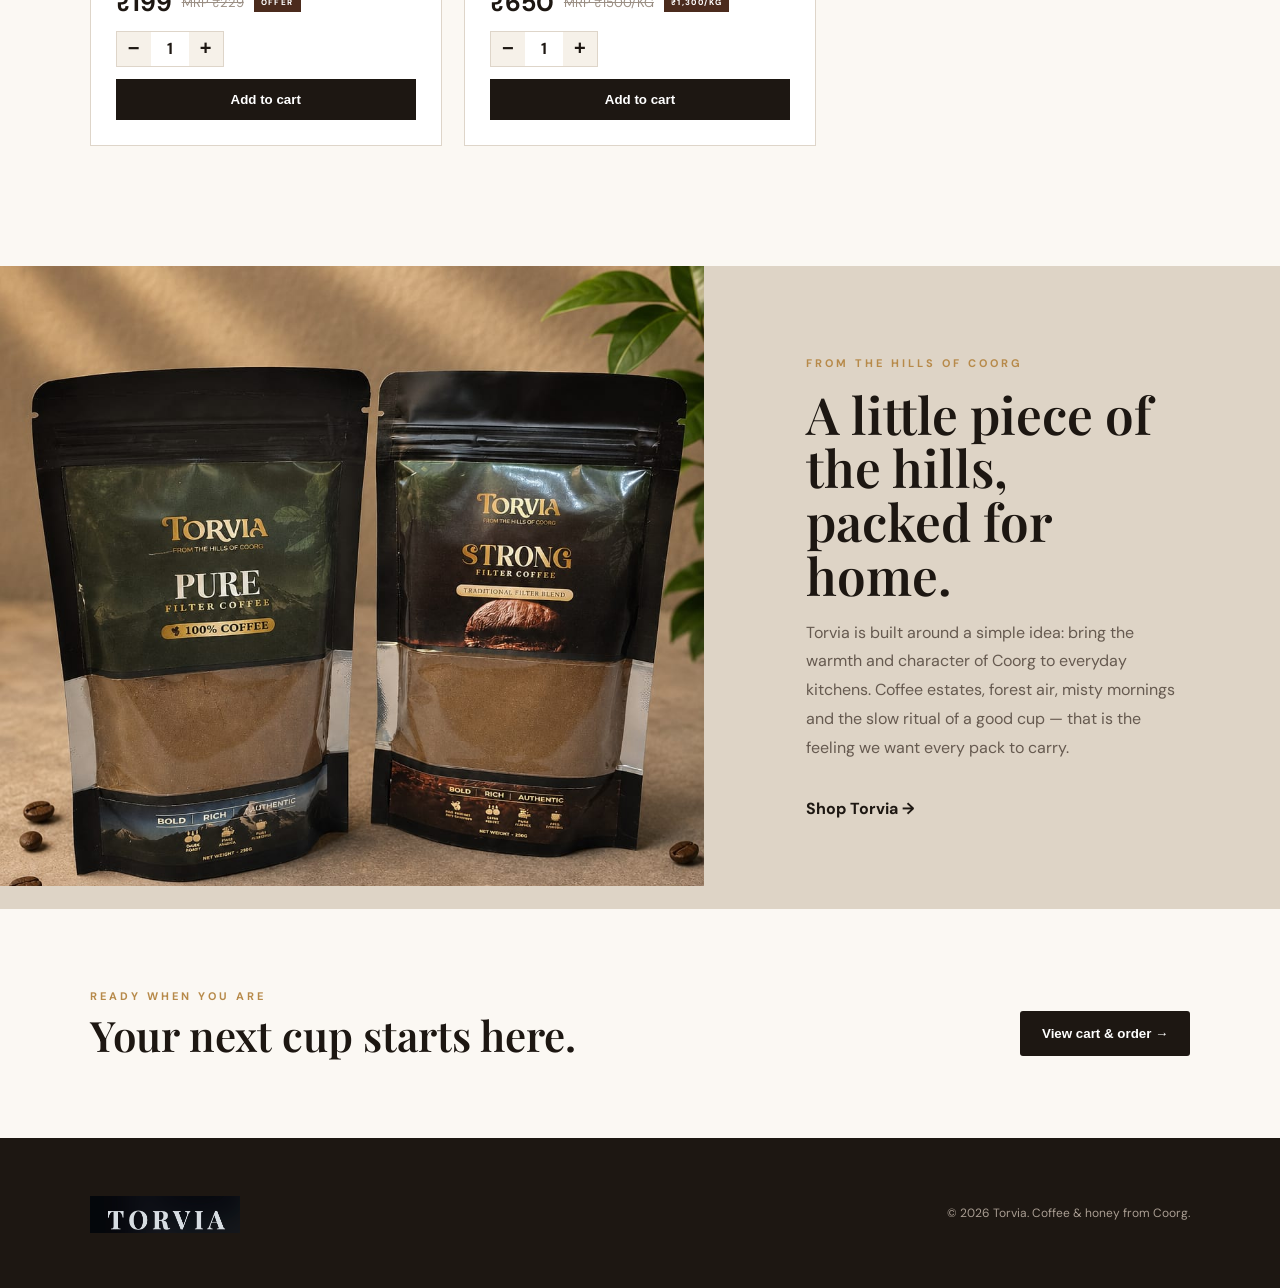
==== commit a07150ad: "Update index.html" ====
--- a/torvia_premium_fixed_pricing/index.html
+++ b/torvia_premium_fixed_pricing/index.html
@@ -10,7 +10,7 @@
 
 <article class="product"><div class="product-img"><img src="assets/torvia-pure.jpg" alt="Torvia Pure Filter Coffee 250g"><span>100% COFFEE</span></div><div class="product-info"><p class="type">PURE FILTER COFFEE • 250G</p><h3>Pure Filter Coffee</h3><p class="desc">100% coffee with a rich aroma and clean, satisfying character.</p><div class="price"><strong>₹359</strong><span class="mrp">MRP ₹389</span><span class="offer">OFFER</span></div><div class="buy"><div class="product-qty"><button type="button" data-minus="pure250">−</button><span id="qty-pure250">1</span><button type="button" data-plus="pure250">+</button></div><button data-add data-id="pure250" data-name="Torvia Pure Filter Coffee — 250g" data-price="359" data-mrp="389">Add to cart</button></div></div></article>
 
-<article class="product"><div class="product-img"><img src="assets/torvia-pure.jpg" alt="Torvia Pure Filter Coffee 100g"><span>100% COFFEE</span></div><div class="product-info"><p class="type">PURE FILTER COFFEE • 100G</p><h3>Pure Filter Coffee</h3><p class="desc">100% pure coffee in a smaller pack, perfect for trying the estate character.</p><div class="price"><strong>₹259</strong><span class="mrp">MRP ₹299</span><span class="offer">OFFER</span></div><div class="buy"><div class="product-qty"><button type="button" data-minus="pure100">−</button><span id="qty-pure100">1</span><button type="button" data-plus="pure100">+</button></div><button data-add data-id="pure100" data-name="Torvia Pure Filter Coffee — 100g" data-price="259" data-mrp="299">Add to cart</button></div></div></article>
+<article class="product"><div class="product-img"><img src="assets/torvia-pure.jpg" alt="Torvia Pure Filter Coffee 100g"><span>100% COFFEE</span></div><div class="product-info"><p class="type">PURE FILTER COFFEE • 100G</p><h3>Pure Filter Coffee</h3><p class="desc">100% pure coffee in a smaller pack, perfect for trying the estate character.</p><div class="price"><strong>₹199</strong><span class="mrp">MRP ₹229</span><span class="offer">OFFER</span></div><div class="buy"><div class="product-qty"><button type="button" data-minus="pure100">−</button><span id="qty-pure100">1</span><button type="button" data-plus="pure100">+</button></div><button data-add data-id="pure100" data-name="Torvia Pure Filter Coffee — 100g" data-price="199" data-mrp="229">Add to cart</button></div></div></article>
 
 <article class="product"><div class="product-img"><img src="assets/torvia-honey.jpg" alt="Torvia Coorg Honey 500g"><span>FROM THE WILD</span></div><div class="product-info"><p class="type">COORG HONEY • 500G</p><h3>Coorg Honey</h3><p class="desc">Naturally rich, golden honey inspired by the forested landscapes of Coorg.</p><div class="price"><strong>₹650</strong><span class="mrp">MRP ₹1500/KG</span><span class="offer">₹1,300/KG</span></div><div class="buy"><div class="product-qty"><button type="button" data-minus="honey500">−</button><span id="qty-honey500">1</span><button type="button" data-plus="honey500">+</button></div><button data-add data-id="honey500" data-name="Torvia Coorg Honey — 500g" data-price="650" data-mrp="1500">Add to cart</button></div></div></article>
 </div></section>
